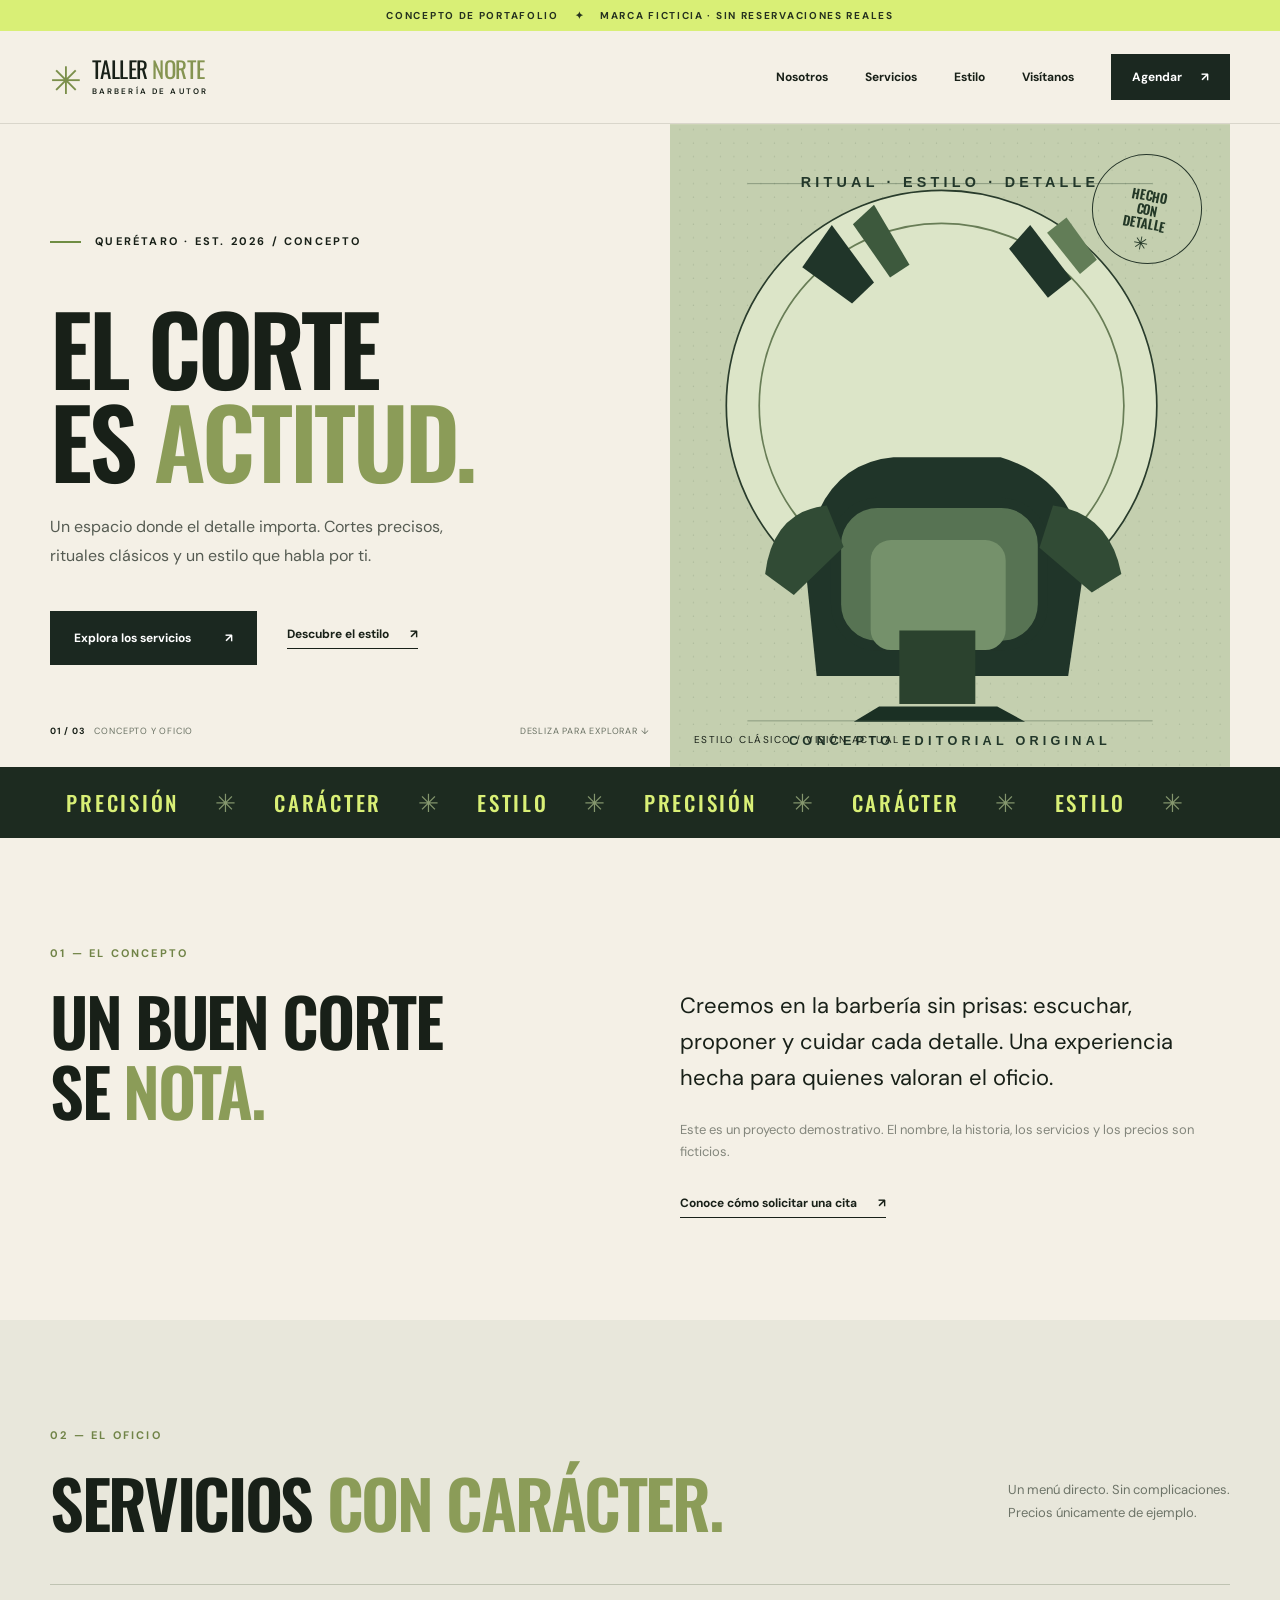
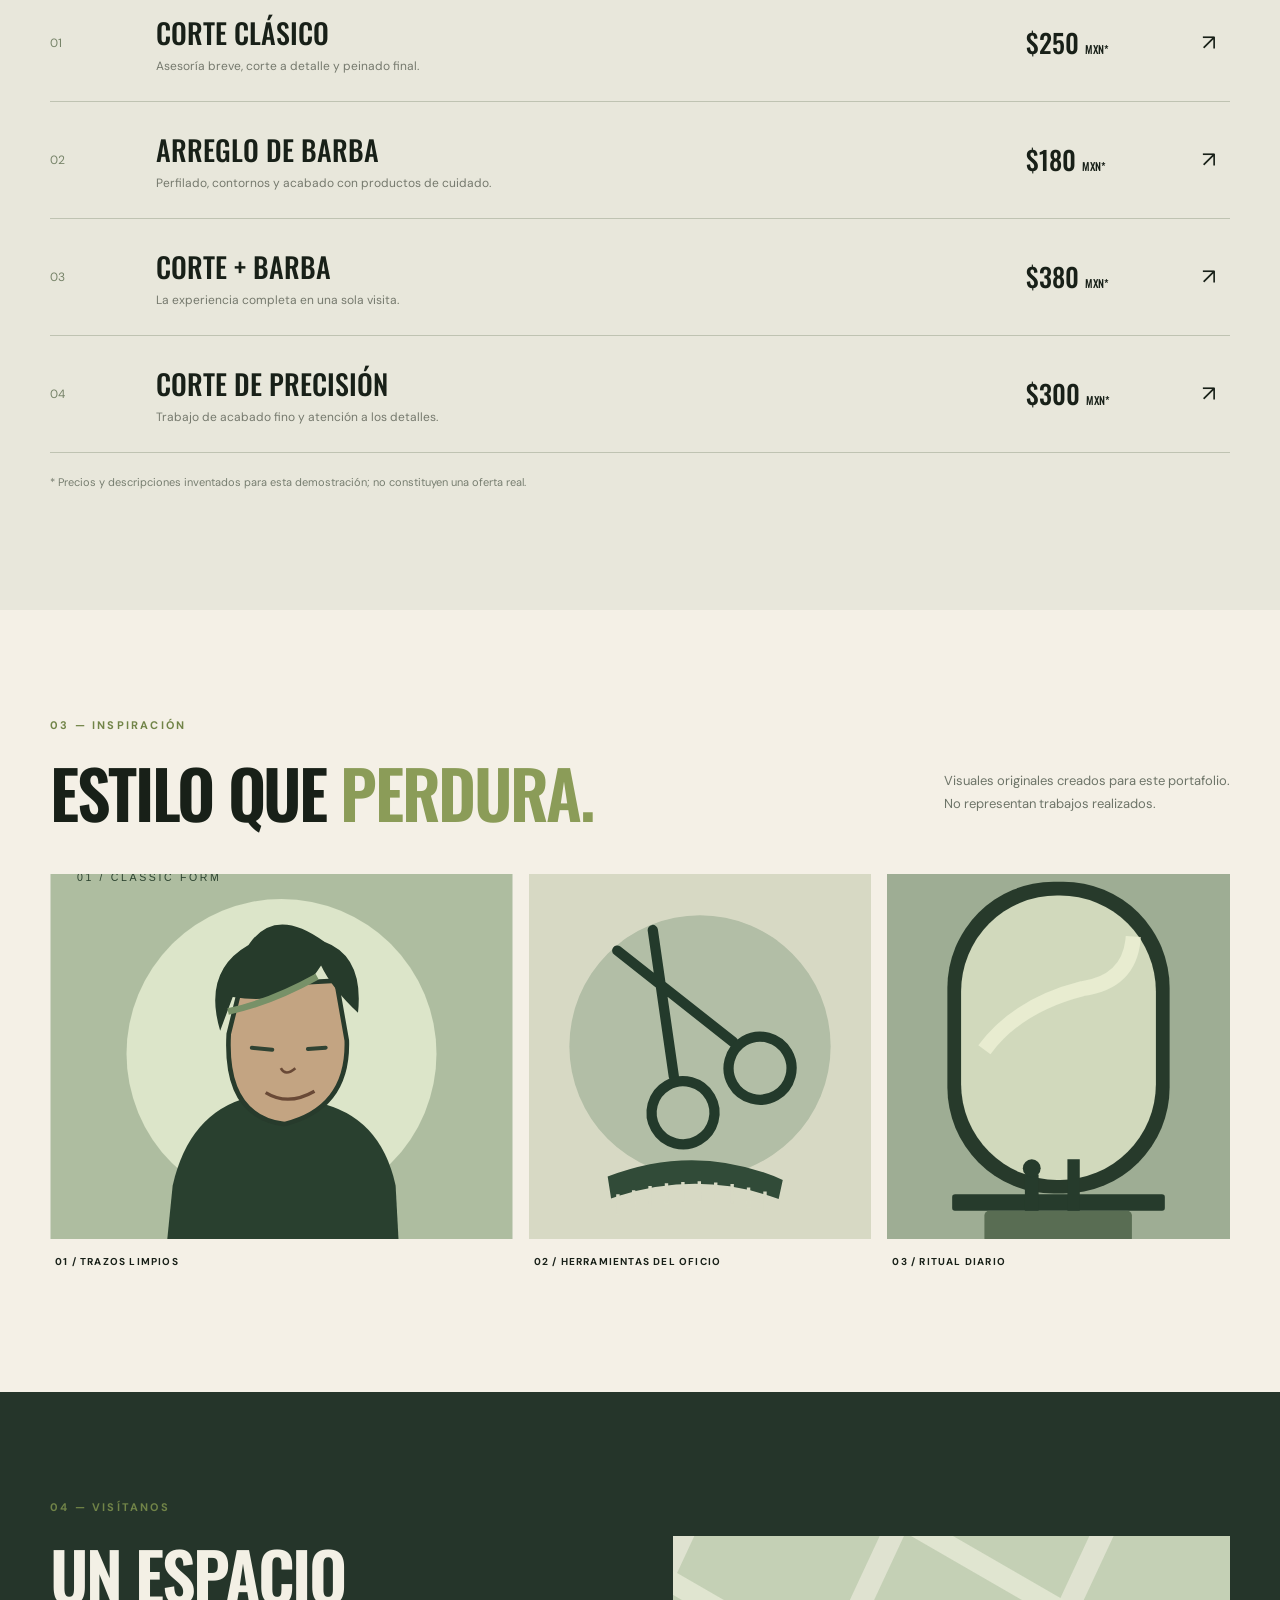
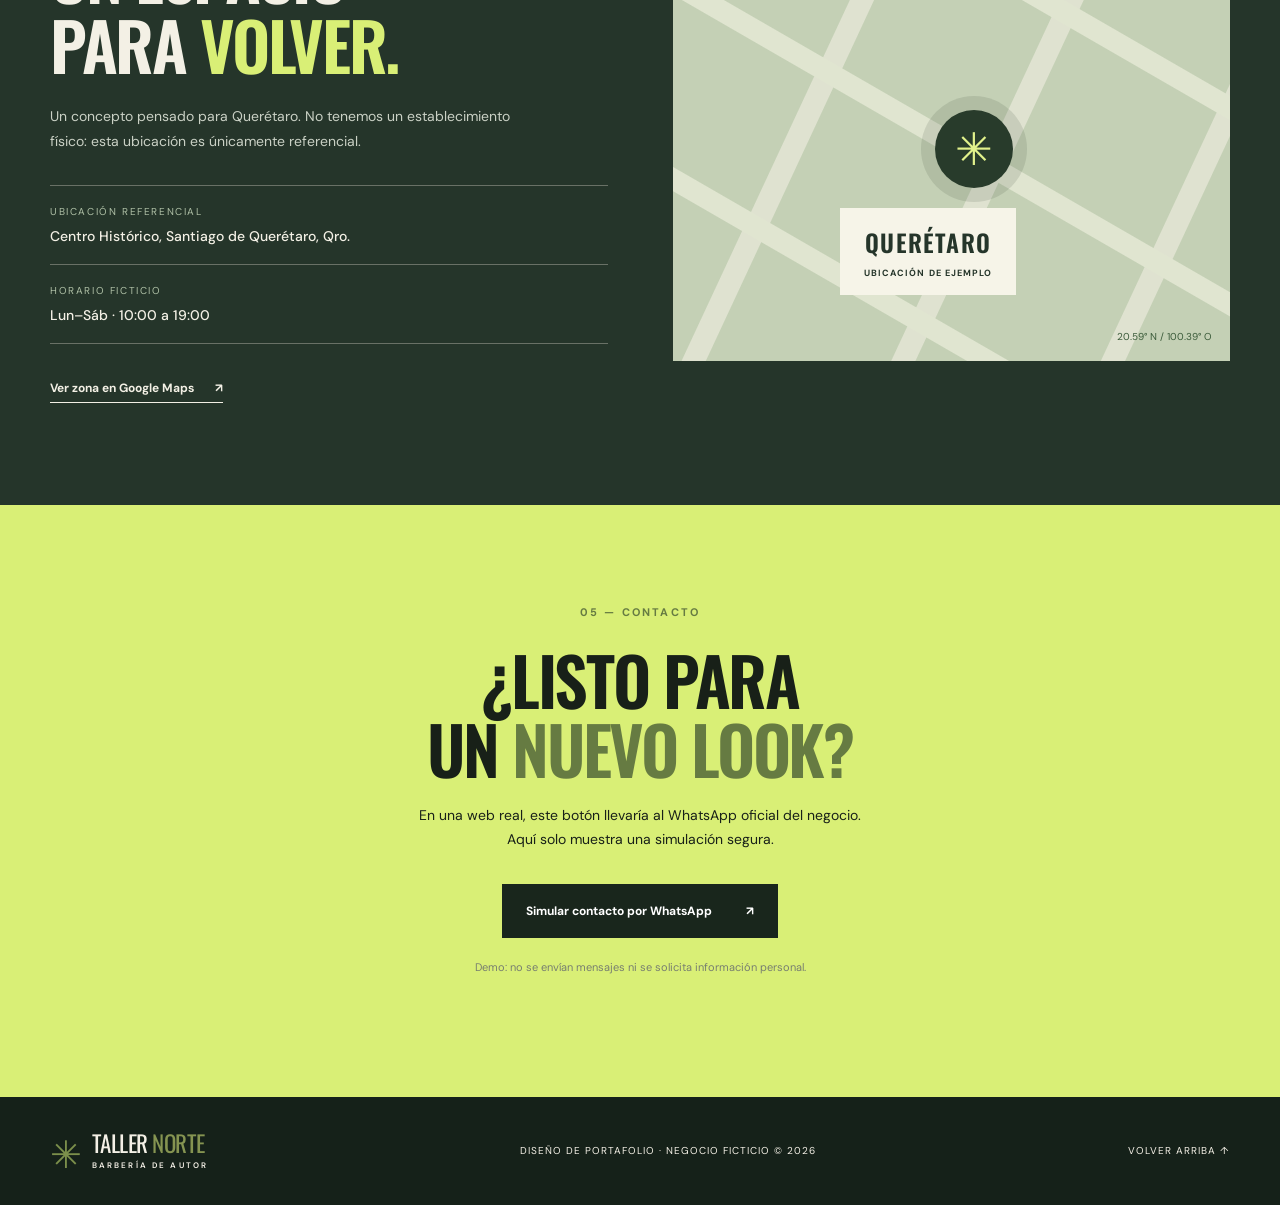
==== public/index.html @ 0939a626 "Importar demo original de Taller Norte (línea base sin cambios) Archivos del sitio tal como llegaron" ====
<!doctype html>
<html lang="es-MX">
<head>
  <meta charset="utf-8">
  <meta name="viewport" content="width=device-width, initial-scale=1">
  <meta name="theme-color" content="#111411">
  <meta name="description" content="Taller Norte: concepto ficticio de barbería en Querétaro. Demostración de portafolio, sin reservaciones reales.">
  <title>Taller Norte | Barbería de autor — Demo</title>
  <link rel="icon" href="assets/favicon.svg" type="image/svg+xml">
  <link rel="stylesheet" href="styles.css">
  <script src="script.js" defer></script>
</head>
<body>
  <a class="skip-link" href="#contenido">Saltar al contenido</a>
  <div class="demo-strip">CONCEPTO DE PORTAFOLIO <span aria-hidden="true">✦</span> MARCA FICTICIA · SIN RESERVACIONES REALES</div>
  <header class="site-header" id="inicio">
    <div class="wrap header-inner">
      <a class="wordmark" href="#inicio" aria-label="Taller Norte, volver al inicio"><span class="wordmark-icon">✳</span><span>TALLER <em>NORTE</em><small>BARBERÍA DE AUTOR</small></span></a>
      <button class="nav-toggle" type="button" aria-expanded="false" aria-controls="nav-principal" aria-label="Abrir menú"><span></span><span></span><span></span></button>
      <nav class="nav" id="nav-principal" aria-label="Navegación principal"><a href="#filosofia">Nosotros</a><a href="#servicios">Servicios</a><a href="#galeria">Estilo</a><a href="#visitanos">Visítanos</a><a class="nav-cta" href="#contacto">Agendar <span aria-hidden="true">↗</span></a></nav>
    </div>
  </header>
  <main id="contenido">
    <section class="hero" aria-labelledby="hero-title">
      <div class="wrap hero-grid">
        <div class="hero-copy"><p class="eyebrow"><span class="eyebrow-line"></span> QUERÉTARO · EST. 2026 / CONCEPTO</p><h1 id="hero-title">EL CORTE<br>ES <i>ACTITUD.</i></h1><p class="hero-desc">Un espacio donde el detalle importa. Cortes precisos, rituales clásicos y un estilo que habla por ti.</p><div class="hero-actions"><a href="#servicios" class="btn btn-primary">Explora los servicios <span aria-hidden="true">↗</span></a><a href="#galeria" class="text-link">Descubre el estilo <span aria-hidden="true">↗</span></a></div><div class="hero-foot"><span><strong>01 / 03</strong> CONCEPTO Y OFICIO</span><span>DESLIZA PARA EXPLORAR ↓</span></div></div>
        <div class="hero-art"><img src="assets/hero.svg" alt="Ilustración editorial original de herramientas de barbería y un sillón clásico" width="680" height="760"><div class="hero-stamp"><span>HECHO<br>CON<br>DETALLE</span><b>✳</b></div><div class="art-caption">ESTILO CLÁSICO / VISIÓN ACTUAL</div></div>
      </div>
    </section>
    <section class="ticker" aria-label="Nuestros valores"><div>PRECISIÓN <span>✳</span> CARÁCTER <span>✳</span> ESTILO <span>✳</span> PRECISIÓN <span>✳</span> CARÁCTER <span>✳</span> ESTILO <span>✳</span></div></section>
    <section id="filosofia" class="section intro"><div class="wrap intro-grid"><div><p class="section-label">01 — EL CONCEPTO</p><h2>UN BUEN CORTE<br>SE <i>NOTA.</i></h2></div><div class="intro-text"><p>Creemos en la barbería sin prisas: escuchar, proponer y cuidar cada detalle. Una experiencia hecha para quienes valoran el oficio.</p><p class="muted">Este es un proyecto demostrativo. El nombre, la historia, los servicios y los precios son ficticios.</p><a class="underlined" href="#contacto">Conoce cómo solicitar una cita <span aria-hidden="true">↗</span></a></div></div></section>
    <section id="servicios" class="section services"><div class="wrap"><div class="section-head"><div><p class="section-label">02 — EL OFICIO</p><h2>SERVICIOS <i>CON CARÁCTER.</i></h2></div><p>Un menú directo. Sin complicaciones.<br>Precios únicamente de ejemplo.</p></div><div class="service-list"><article class="service"><span class="service-number">01</span><div><h3>Corte clásico</h3><p>Asesoría breve, corte a detalle y peinado final.</p></div><strong>$250 <small>MXN*</small></strong><span class="service-arrow" aria-hidden="true">↗</span></article><article class="service"><span class="service-number">02</span><div><h3>Arreglo de barba</h3><p>Perfilado, contornos y acabado con productos de cuidado.</p></div><strong>$180 <small>MXN*</small></strong><span class="service-arrow" aria-hidden="true">↗</span></article><article class="service"><span class="service-number">03</span><div><h3>Corte + barba</h3><p>La experiencia completa en una sola visita.</p></div><strong>$380 <small>MXN*</small></strong><span class="service-arrow" aria-hidden="true">↗</span></article><article class="service"><span class="service-number">04</span><div><h3>Corte de precisión</h3><p>Trabajo de acabado fino y atención a los detalles.</p></div><strong>$300 <small>MXN*</small></strong><span class="service-arrow" aria-hidden="true">↗</span></article></div><p class="micro">* Precios y descripciones inventados para esta demostración; no constituyen una oferta real.</p></div></section>
    <section id="galeria" class="section gallery"><div class="wrap"><div class="section-head"><div><p class="section-label">03 — INSPIRACIÓN</p><h2>ESTILO QUE <i>PERDURA.</i></h2></div><p>Visuales originales creados para este portafolio.<br>No representan trabajos realizados.</p></div><div class="gallery-grid"><figure class="gallery-big"><img loading="lazy" src="assets/style-1.svg" width="700" height="650" alt="Ilustración conceptual original de un peinado masculino clásico"><figcaption>01 / TRAZOS LIMPIOS</figcaption></figure><figure><img loading="lazy" src="assets/style-2.svg" width="500" height="650" alt="Ilustración original de tijeras y peine de barbería"><figcaption>02 / HERRAMIENTAS DEL OFICIO</figcaption></figure><figure><img loading="lazy" src="assets/style-3.svg" width="500" height="650" alt="Ilustración original de espejo y estación de barbería"><figcaption>03 / RITUAL DIARIO</figcaption></figure></div></div></section>
    <section id="visitanos" class="section visit"><div class="wrap visit-grid"><div><p class="section-label">04 — VISÍTANOS</p><h2>UN ESPACIO<br>PARA <i>VOLVER.</i></h2><p>Un concepto pensado para Querétaro. No tenemos un establecimiento físico: esta ubicación es únicamente referencial.</p><div class="visit-info"><div><span>UBICACIÓN REFERENCIAL</span><strong>Centro Histórico, Santiago de Querétaro, Qro.</strong></div><div><span>HORARIO FICTICIO</span><strong>Lun–Sáb · 10:00 a 19:00</strong></div></div><a class="underlined" href="https://www.google.com/maps/search/?api=1&query=Centro+Historico+Queretaro" target="_blank" rel="noopener noreferrer">Ver zona en Google Maps <span aria-hidden="true">↗</span></a></div><div class="map-panel" aria-label="Ilustración de ubicación referencial"><div class="map-grid"></div><span class="map-pin">✳</span><span class="map-label">QUERÉTARO<br><small>UBICACIÓN DE EJEMPLO</small></span><span class="map-corner">20.59° N / 100.39° O</span></div></div></section>
    <section id="contacto" class="contact"><div class="wrap contact-inner"><p class="section-label">05 — CONTACTO</p><h2>¿LISTO PARA<br>UN <i>NUEVO LOOK?</i></h2><p>En una web real, este botón llevaría al WhatsApp oficial del negocio. Aquí solo muestra una simulación segura.</p><button id="demo-whatsapp" class="btn btn-contact" type="button">Simular contacto por WhatsApp <span aria-hidden="true">↗</span></button><p class="micro">Demo: no se envían mensajes ni se solicita información personal.</p><p id="demo-feedback" class="demo-feedback" role="status" aria-live="polite" hidden></p></div></section>
  </main>
  <footer class="footer"><div class="wrap footer-inner"><a class="wordmark" href="#inicio"><span class="wordmark-icon">✳</span><span>TALLER <em>NORTE</em><small>BARBERÍA DE AUTOR</small></span></a><span>DISEÑO DE PORTAFOLIO · NEGOCIO FICTICIO © <span id="year">2026</span></span><a href="#inicio">VOLVER ARRIBA ↑</a></div></footer>
</body>
</html>
---- public/styles.css ----
@import url('https://fonts.googleapis.com/css2?family=DM+Sans:wght@400;500;600;700&family=Oswald:wght@400;500;600;700&display=swap');
:root{--ink:#182018;--forest:#1b2820;--paper:#f4f0e6;--cream:#e9e5d8;--accent:#d9ef76;--muted:#666b5f;--line:#d9d6cb}*{box-sizing:border-box}html{scroll-behavior:smooth}body{margin:0;background:var(--paper);color:var(--ink);font-family:'DM Sans',Arial,sans-serif}a{color:inherit;text-decoration:none}button{font:inherit}img{display:block;max-width:100%}.wrap{width:min(1180px,calc(100% - 64px));margin:auto}.demo-strip{background:#d9ef76;text-align:center;color:#25321f;font-size:10px;letter-spacing:.17em;font-weight:700;padding:9px 10px}.demo-strip span{margin:0 12px}.site-header{background:#f4f0e6;position:relative;z-index:10;border-bottom:1px solid var(--line)}.header-inner{display:flex;align-items:center;justify-content:space-between;min-height:92px}.wordmark{display:flex;align-items:center;gap:10px;font-family:Oswald,Impact,sans-serif;font-size:23px;letter-spacing:-.02em;line-height:1}.wordmark em{font-style:normal;color:#859451}.wordmark small{display:block;font:600 8px 'DM Sans',sans-serif;letter-spacing:.27em;padding-top:5px}.wordmark-icon{font-size:38px;color:#7b8f4b}.nav{display:flex;gap:37px;align-items:center}.nav>a{font-size:12px;font-weight:700}.nav>a:hover,.underlined:hover{color:#6d823f}.nav-cta{background:var(--forest);color:white!important;padding:15px 21px}.nav-cta span{margin-left:16px}.nav-toggle{display:none}.hero{background:#f4f0e6}.hero-grid{display:grid;grid-template-columns:1.05fr .95fr;min-height:642px}.hero-copy{padding:110px 20px 30px 0;display:flex;flex-direction:column}.eyebrow,.section-label{font-size:11px;letter-spacing:.2em;font-weight:700}.eyebrow-line{display:inline-block;vertical-align:middle;width:31px;height:2px;background:#6f8d43;margin-right:9px}h1,h2,h3,p{margin-top:0}h1,h2{font-family:Oswald,Impact,'Arial Narrow',sans-serif;font-weight:600;letter-spacing:-.035em}h1{font-size:clamp(72px,7.5vw,118px);line-height:.97;margin:41px 0 27px}h1 i,h2 i{font-style:normal;color:#8b9c58}.hero-desc{max-width:410px;color:#555b52;font-size:16px;line-height:1.8}.hero-actions{display:flex;align-items:center;gap:30px;margin-top:24px}.btn{display:inline-flex;align-items:center;justify-content:space-between;gap:34px;border:0;cursor:pointer;font-size:12px;font-weight:700;padding:19px 24px;transition:transform .2s,background .2s}.btn:hover{transform:translateY(-2px)}.btn-primary{background:var(--forest);color:white}.btn-primary:hover{background:#38513a}.text-link,.underlined{font-size:12px;font-weight:700;border-bottom:1px solid;padding-bottom:6px}.text-link span,.underlined span{margin-left:18px}.hero-foot{display:flex;justify-content:space-between;margin-top:auto;font-size:9px;letter-spacing:.09em;color:#697163;padding-top:60px}.hero-foot strong{color:var(--ink);margin-right:6px}.hero-art{position:relative;background:#d3d9bb;min-height:610px;overflow:hidden}.hero-art>img{height:100%;width:100%;object-fit:cover}.hero-stamp{position:absolute;top:30px;right:28px;width:110px;height:110px;border:1px solid #26362a;border-radius:50%;display:grid;place-items:center;transform:rotate(11deg);color:#233827;text-align:center;font:600 13px Oswald;line-height:1.1}.hero-stamp b{font:18px Arial;position:absolute;bottom:8px}.art-caption{position:absolute;bottom:21px;left:24px;font-size:10px;letter-spacing:.15em}.ticker{background:#1d2b20;color:#d9ef76;overflow:hidden;padding:20px 0}.ticker div{font:500 21px Oswald;letter-spacing:.13em;white-space:nowrap;text-align:center}.ticker span{font:25px Arial;margin:0 28px;color:#84966d}.section{padding:108px 0;scroll-margin-top:25px}.intro-grid{display:grid;grid-template-columns:1fr 1fr;gap:80px}.section-label{color:#718448;margin-bottom:26px}.section h2,.contact h2{font-size:clamp(46px,5.2vw,76px);line-height:1.05;margin:0}.intro-text{padding-top:42px}.intro-text>p:first-child{font-size:22px;line-height:1.65;max-width:520px}.muted{color:#83867c;line-height:1.7;font-size:13px;margin:20px 0 28px}.services{background:#e8e7db}.section-head{display:flex;justify-content:space-between;align-items:end;gap:30px;margin-bottom:46px}.section-head>p{font-size:13px;line-height:1.8;color:#6d7468;max-width:320px}.service-list{border-top:1px solid #bfc3b2}.service{display:grid;grid-template-columns:90px 1fr 160px 28px;align-items:center;gap:16px;padding:27px 0;border-bottom:1px solid #bfc3b2}.service-number{font-size:12px;color:#768368}.service h3{font:500 28px Oswald;margin:0 0 5px;text-transform:uppercase}.service p{font-size:12px;color:#75796d;margin:0}.service strong{font:500 26px Oswald}.service small{font-size:11px}.service-arrow{font-size:22px}.micro{font-size:11px;color:#777e70;line-height:1.7;margin-top:20px}.gallery{background:#f4f0e6}.gallery-grid{display:grid;grid-template-columns:1.35fr 1fr 1fr;gap:16px}.gallery-grid figure{margin:0;background:#e2e3d7;overflow:hidden}.gallery-grid img{width:100%;height:365px;object-fit:cover}.gallery-grid figcaption{padding:16px 5px;background:#f4f0e6;font-size:10px;letter-spacing:.12em;font-weight:700}.visit{background:#25352a;color:#f3f0e5}.visit-grid{display:grid;grid-template-columns:1fr 1fr;gap:65px;align-items:center}.visit h2 i{color:#d9ef76}.visit p:not(.section-label){max-width:460px;line-height:1.8;font-size:14px;color:#cad1c5;margin:24px 0 30px}.visit-info{border-top:1px solid #697166;margin:20px 0 32px}.visit-info div{display:flex;flex-direction:column;gap:9px;padding:19px 0;border-bottom:1px solid #697166}.visit-info span{font-size:10px;letter-spacing:.16em;color:#afc0a6}.visit-info strong{font-size:14px;font-weight:500}.map-panel{min-height:425px;position:relative;overflow:hidden;background:#c4d0b5}.map-grid{position:absolute;inset:-15%;background:repeating-linear-gradient(30deg,transparent 0 74px,#e5e9d5 75px 95px,transparent 96px 170px),repeating-linear-gradient(115deg,transparent 0 100px,#e4e6d5 101px 122px,transparent 123px 190px);opacity:.85}.map-pin{position:absolute;top:41%;left:47%;border-radius:50%;background:#283b2b;color:#e1f18b;width:78px;height:78px;display:grid;place-items:center;font-size:45px;box-shadow:0 0 0 14px #283b2b20}.map-label{position:absolute;top:64%;left:30%;text-align:center;background:#f6f4e8;padding:16px 24px;color:#25352a;font:600 24px Oswald;letter-spacing:.05em}.map-label small{display:block;font:700 9px 'DM Sans';letter-spacing:.12em;margin-top:7px}.map-corner{position:absolute;right:18px;bottom:18px;color:#3a5a39;font-size:10px}.contact{background:#d9ef76;padding:100px 0}.contact-inner{text-align:center}.contact .section-label{color:#667b42}.contact h2 i{color:#667b42}.contact p:not(.section-label){max-width:460px;margin:20px auto;line-height:1.7;font-size:14px}.btn-contact{background:#19261c;color:white;margin-top:12px}.contact .micro{font-size:11px!important}.demo-feedback{background:#f4f0e6;padding:15px;border:1px solid #566a42;max-width:540px!important}.footer{background:#152119;color:#f4f0e6;padding:35px 0}.footer-inner{display:flex;align-items:center;justify-content:space-between;gap:25px}.footer-inner>span,.footer-inner>a:last-child{font-size:10px;letter-spacing:.1em}.skip-link{position:absolute;left:12px;top:-100px;background:white;padding:15px;z-index:100}.skip-link:focus{top:15px}:focus-visible{outline:3px solid #8ea954;outline-offset:4px}
@media(max-width:900px){.wrap{width:min(100% - 38px,720px)}.header-inner{min-height:76px}.nav-toggle{display:grid;gap:5px;background:none;border:0;padding:12px;cursor:pointer}.nav-toggle span{width:25px;height:2px;background:#1d2d23}.nav{display:none;position:absolute;left:0;right:0;top:100%;background:#f4f0e6;padding:24px 20px;box-shadow:0 16px 22px #0002;flex-direction:column;align-items:stretch;gap:0}.nav.is-open{display:flex}.nav a{padding:15px;border-bottom:1px solid #dad7ca}.hero-grid{grid-template-columns:1fr}.hero-copy{padding:65px 0 40px}.hero h1{font-size:clamp(68px,14vw,100px)}.hero-foot{display:none}.hero-art{min-height:440px;max-height:590px}.intro-grid,.visit-grid{grid-template-columns:1fr;gap:35px}.intro-text{padding-top:0}.gallery-grid{grid-template-columns:1fr 1fr}.gallery-big{grid-column:span 2}.gallery-grid img{height:350px}.section{padding:75px 0}.section-head{align-items:start;flex-direction:column}.footer-inner{flex-wrap:wrap}.ticker div{font-size:17px}}@media(max-width:520px){.demo-strip{font-size:8px;letter-spacing:.08em}.wordmark{font-size:20px}.hero h1{font-size:70px}.hero-actions{align-items:flex-start;flex-direction:column;gap:22px}.hero-art{min-height:380px}.hero-stamp{width:80px;height:80px;font-size:10px}.section h2,.contact h2{font-size:49px}.intro-text>p:first-child{font-size:18px}.service{grid-template-columns:28px 1fr auto;gap:10px}.service h3{font-size:22px}.service strong{font-size:20px}.service-arrow{display:none}.gallery-grid{gap:8px}.gallery-grid img{height:225px}.gallery-grid .gallery-big img{height:280px}.gallery-grid figcaption{font-size:8px}.visit-grid{gap:40px}.map-panel{min-height:350px}.footer-inner{flex-direction:column;align-items:flex-start}}
@media(prefers-reduced-motion:reduce){html{scroll-behavior:auto}*,*:before,*:after{transition-duration:.01ms!important;animation-duration:.01ms!important}}
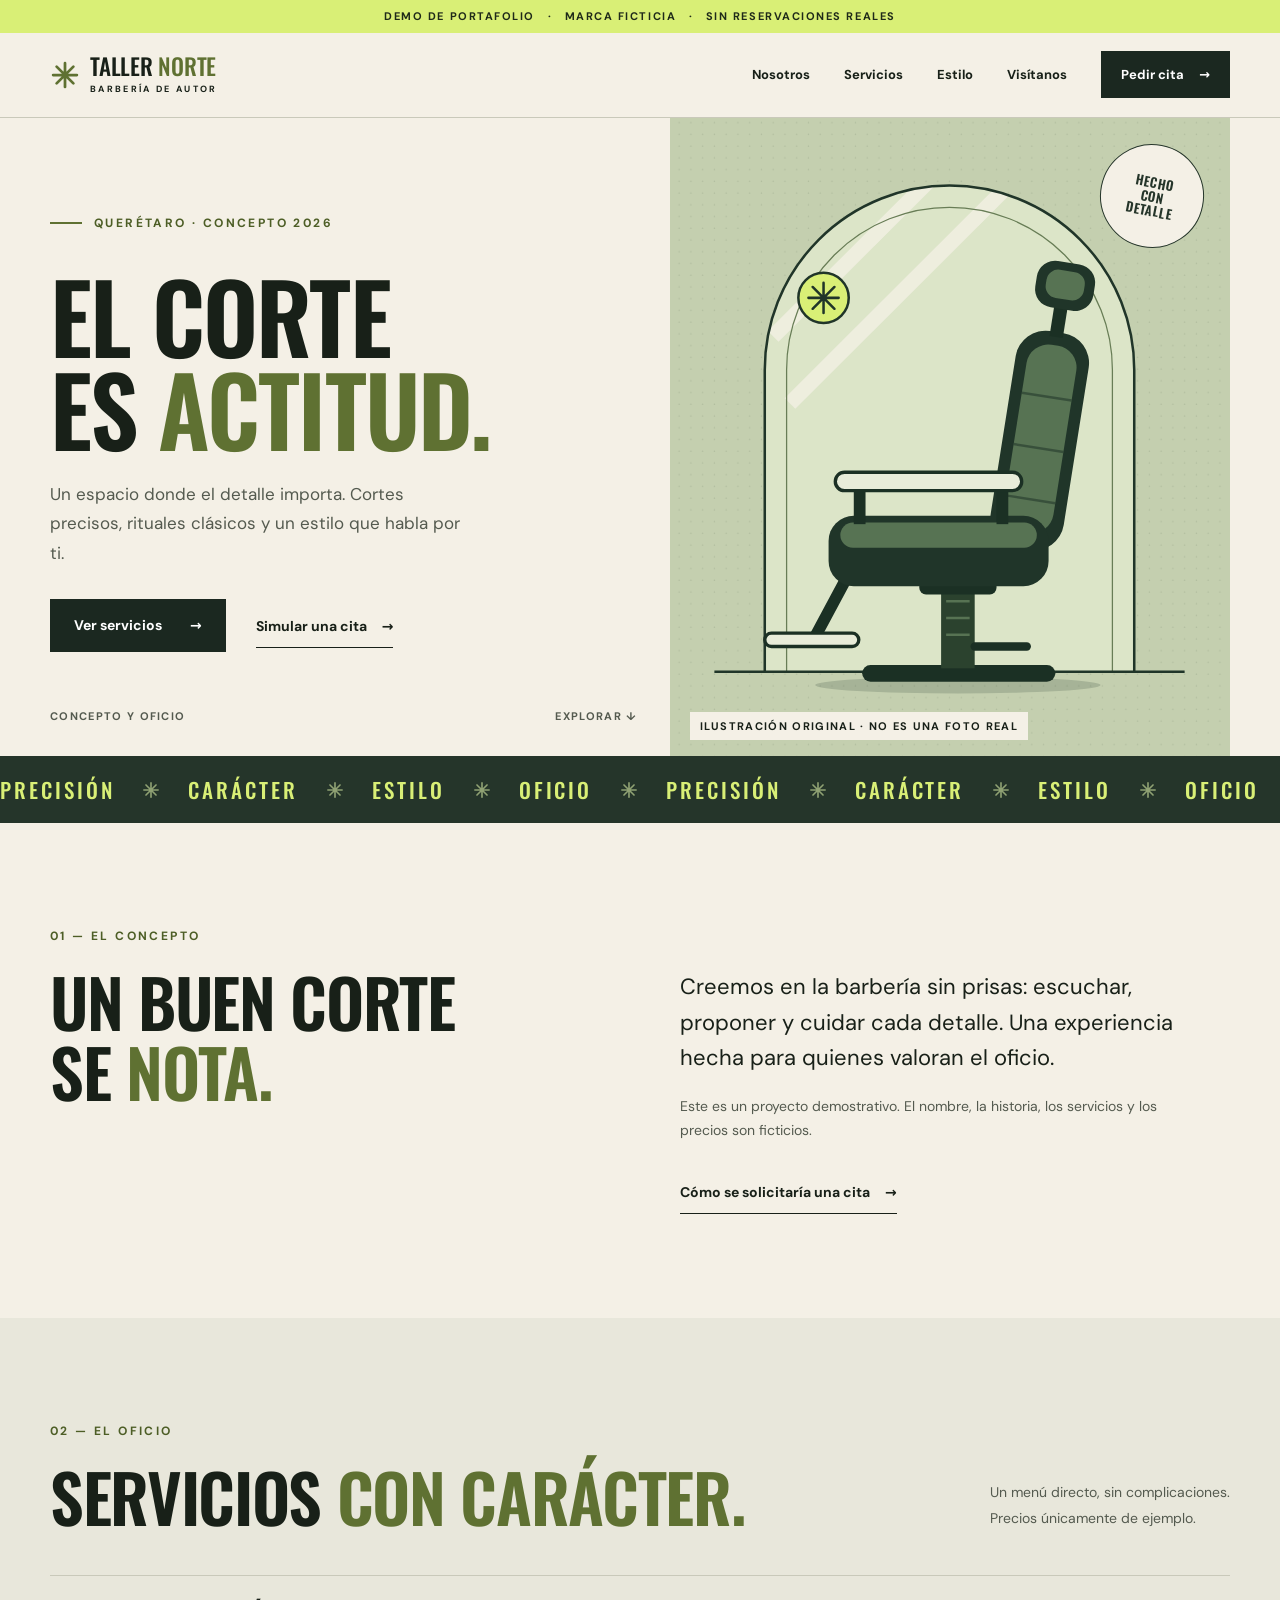
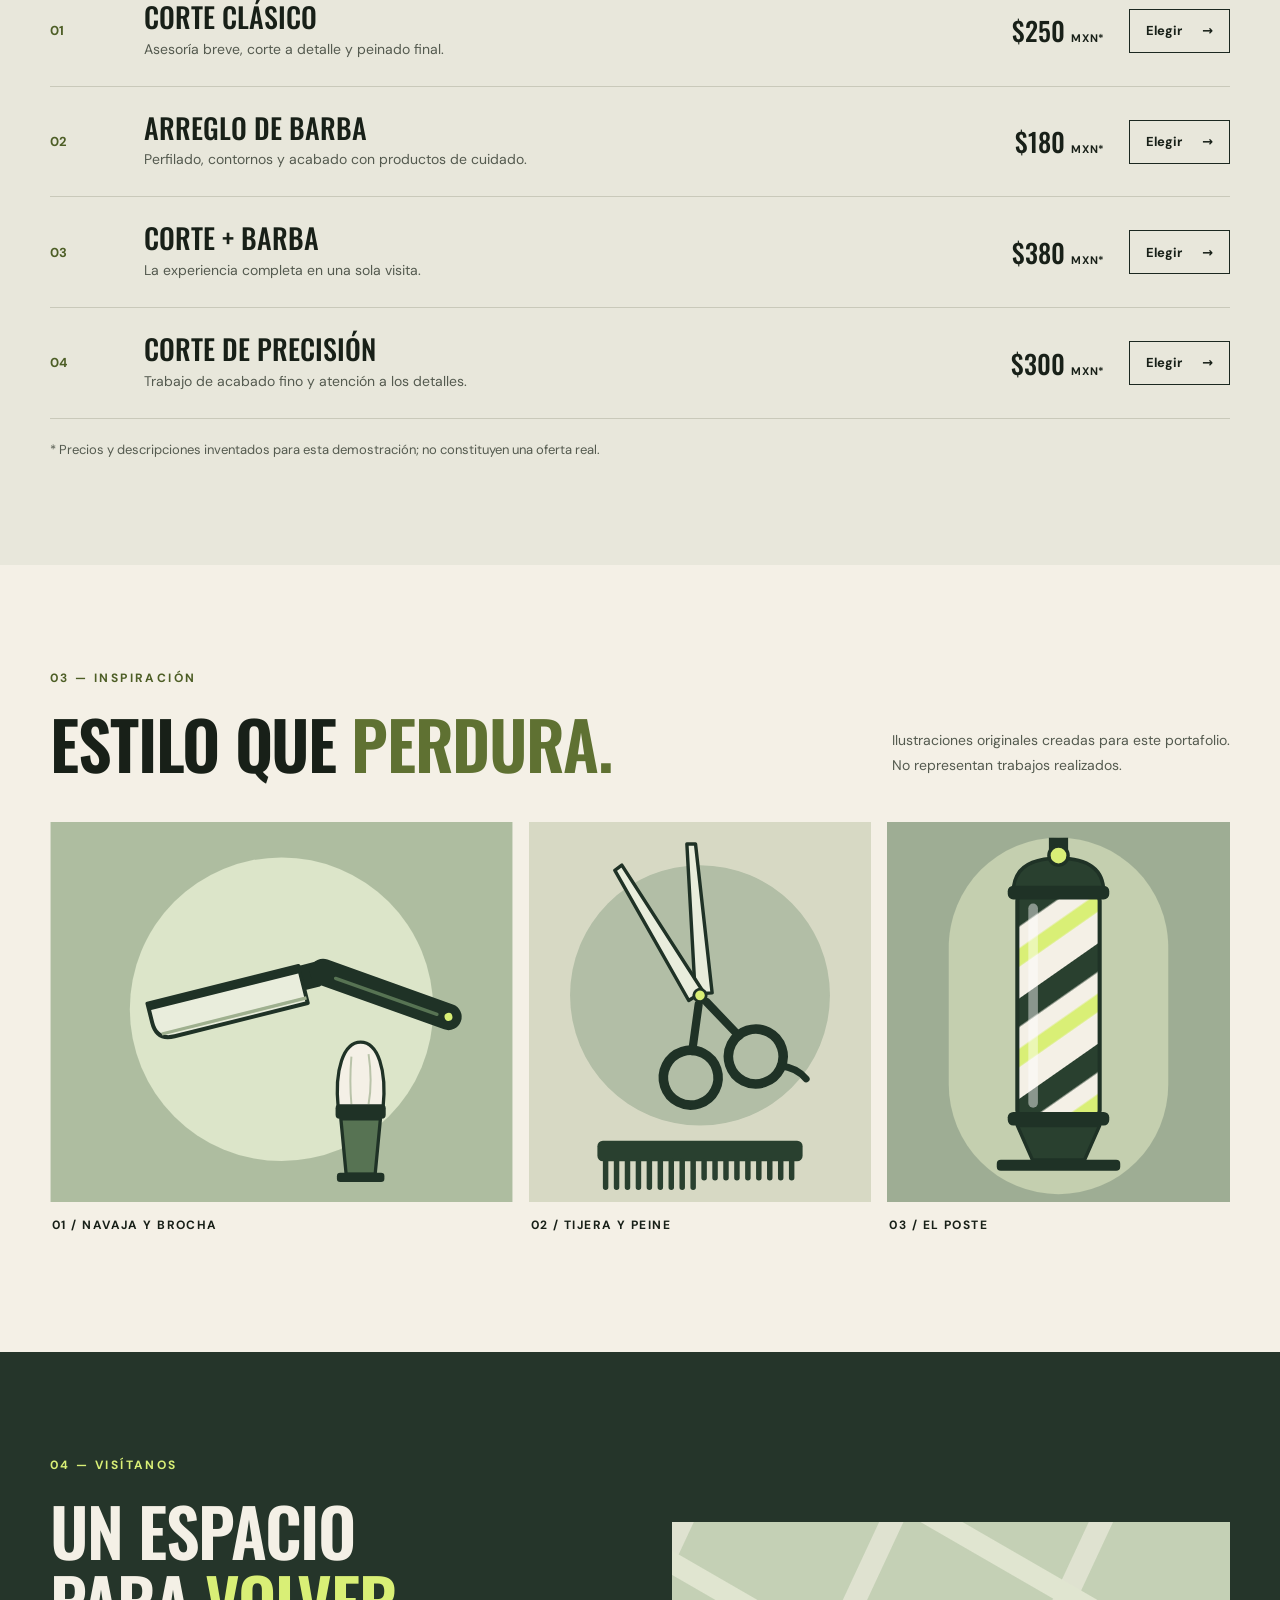
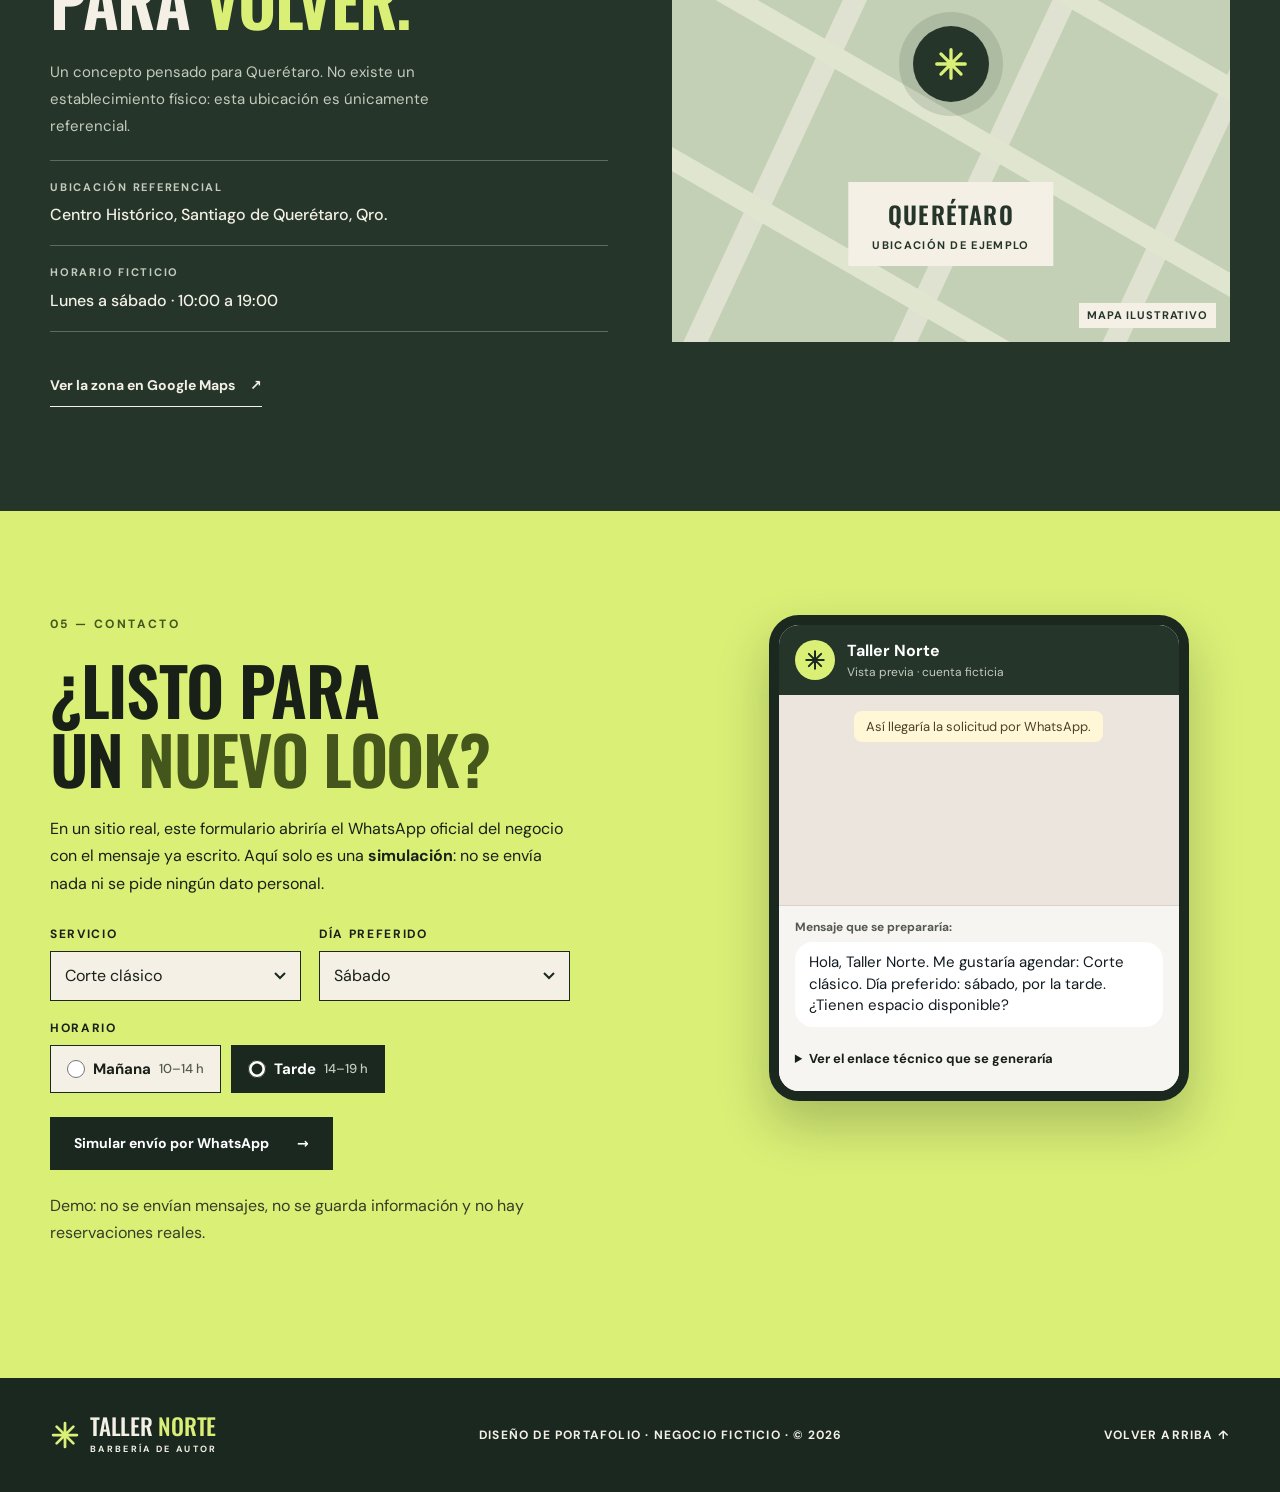
==== commit aacd320f: "Auditoría y mejora de la demo Taller Norte - Sitio movido a public/ para que README/AUDITORIA no se " ====
--- a/public/index.html
+++ b/public/index.html
@@ -3,37 +3,267 @@
 <head>
   <meta charset="utf-8">
   <meta name="viewport" content="width=device-width, initial-scale=1">
-  <meta name="theme-color" content="#111411">
-  <meta name="description" content="Taller Norte: concepto ficticio de barbería en Querétaro. Demostración de portafolio, sin reservaciones reales.">
-  <title>Taller Norte | Barbería de autor — Demo</title>
+  <title>Taller Norte · Barbería de autor (demo ficticia)</title>
+  <meta name="description" content="Taller Norte es una barbería ficticia en Querétaro creada como demostración de portafolio. Sin reservaciones, precios ni establecimiento reales.">
+  <!-- Demo de portafolio: no debe aparecer en buscadores como si fuera un negocio real. -->
+  <meta name="robots" content="noindex, nofollow">
+  <meta name="theme-color" content="#f4f0e6">
+
+  <!-- Vista previa al compartir el enlace (WhatsApp, Facebook, etc.).
+       Tras publicar, cambia og:image por la URL absoluta: https://TU-PROYECTO.pages.dev/assets/og-image.png -->
+  <meta property="og:type" content="website">
+  <meta property="og:locale" content="es_MX">
+  <meta property="og:title" content="Taller Norte · Demo de sitio para barbería">
+  <meta property="og:description" content="Concepto ficticio de portafolio: sitio de una página con servicios, ubicación y simulación de contacto por WhatsApp.">
+  <meta property="og:image" content="assets/og-image.png">
+  <meta property="og:image:width" content="1200">
+  <meta property="og:image:height" content="630">
+  <meta property="og:image:alt" content="Taller Norte, demostración ficticia de barbería">
+  <meta name="twitter:card" content="summary_large_image">
+
   <link rel="icon" href="assets/favicon.svg" type="image/svg+xml">
+  <link rel="apple-touch-icon" href="assets/apple-touch-icon.png">
+  <link rel="preload" href="assets/fonts/oswald-latin.woff2" as="font" type="font/woff2" crossorigin>
+  <link rel="preload" href="assets/fonts/dm-sans-latin.woff2" as="font" type="font/woff2" crossorigin>
   <link rel="stylesheet" href="styles.css">
   <script src="script.js" defer></script>
 </head>
 <body>
+  <!-- Icono de marca reutilizable (dibujado en SVG para que se vea igual en todos los dispositivos) -->
+  <svg class="sprite" aria-hidden="true" focusable="false">
+    <symbol id="i-mark" viewBox="0 0 24 24"><path d="M12 2.5v19M2.5 12h19M5.3 5.3l13.4 13.4M18.7 5.3 5.3 18.7" fill="none" stroke="currentColor" stroke-width="2.2" stroke-linecap="round"/></symbol>
+  </svg>
+
   <a class="skip-link" href="#contenido">Saltar al contenido</a>
-  <div class="demo-strip">CONCEPTO DE PORTAFOLIO <span aria-hidden="true">✦</span> MARCA FICTICIA · SIN RESERVACIONES REALES</div>
-  <header class="site-header" id="inicio">
+
+  <p class="demo-strip">Demo de portafolio <span aria-hidden="true">·</span> Marca ficticia <span aria-hidden="true">·</span> Sin reservaciones reales</p>
+
+  <header class="site-header">
     <div class="wrap header-inner">
-      <a class="wordmark" href="#inicio" aria-label="Taller Norte, volver al inicio"><span class="wordmark-icon">✳</span><span>TALLER <em>NORTE</em><small>BARBERÍA DE AUTOR</small></span></a>
-      <button class="nav-toggle" type="button" aria-expanded="false" aria-controls="nav-principal" aria-label="Abrir menú"><span></span><span></span><span></span></button>
-      <nav class="nav" id="nav-principal" aria-label="Navegación principal"><a href="#filosofia">Nosotros</a><a href="#servicios">Servicios</a><a href="#galeria">Estilo</a><a href="#visitanos">Visítanos</a><a class="nav-cta" href="#contacto">Agendar <span aria-hidden="true">↗</span></a></nav>
+      <a class="wordmark" href="#inicio" aria-label="Taller Norte, ir al inicio">
+        <svg class="wordmark-icon" aria-hidden="true" focusable="false"><use href="#i-mark"/></svg>
+        <span>TALLER <em>NORTE</em><small>BARBERÍA DE AUTOR</small></span>
+      </a>
+      <button class="nav-toggle" type="button" aria-expanded="false" aria-controls="nav-principal">
+        <span class="sr-only">Menú</span>
+        <span class="nav-toggle-bars" aria-hidden="true"><span></span><span></span><span></span></span>
+      </button>
+      <nav class="nav" id="nav-principal" aria-label="Navegación principal">
+        <a href="#filosofia">Nosotros</a>
+        <a href="#servicios">Servicios</a>
+        <a href="#galeria">Estilo</a>
+        <a href="#visitanos">Visítanos</a>
+        <a class="nav-cta" href="#contacto">Pedir cita <span aria-hidden="true">→</span></a>
+      </nav>
     </div>
   </header>
+
   <main id="contenido">
-    <section class="hero" aria-labelledby="hero-title">
+    <section class="hero" id="inicio" aria-labelledby="hero-title">
       <div class="wrap hero-grid">
-        <div class="hero-copy"><p class="eyebrow"><span class="eyebrow-line"></span> QUERÉTARO · EST. 2026 / CONCEPTO</p><h1 id="hero-title">EL CORTE<br>ES <i>ACTITUD.</i></h1><p class="hero-desc">Un espacio donde el detalle importa. Cortes precisos, rituales clásicos y un estilo que habla por ti.</p><div class="hero-actions"><a href="#servicios" class="btn btn-primary">Explora los servicios <span aria-hidden="true">↗</span></a><a href="#galeria" class="text-link">Descubre el estilo <span aria-hidden="true">↗</span></a></div><div class="hero-foot"><span><strong>01 / 03</strong> CONCEPTO Y OFICIO</span><span>DESLIZA PARA EXPLORAR ↓</span></div></div>
-        <div class="hero-art"><img src="assets/hero.svg" alt="Ilustración editorial original de herramientas de barbería y un sillón clásico" width="680" height="760"><div class="hero-stamp"><span>HECHO<br>CON<br>DETALLE</span><b>✳</b></div><div class="art-caption">ESTILO CLÁSICO / VISIÓN ACTUAL</div></div>
-      </div>
-    </section>
-    <section class="ticker" aria-label="Nuestros valores"><div>PRECISIÓN <span>✳</span> CARÁCTER <span>✳</span> ESTILO <span>✳</span> PRECISIÓN <span>✳</span> CARÁCTER <span>✳</span> ESTILO <span>✳</span></div></section>
-    <section id="filosofia" class="section intro"><div class="wrap intro-grid"><div><p class="section-label">01 — EL CONCEPTO</p><h2>UN BUEN CORTE<br>SE <i>NOTA.</i></h2></div><div class="intro-text"><p>Creemos en la barbería sin prisas: escuchar, proponer y cuidar cada detalle. Una experiencia hecha para quienes valoran el oficio.</p><p class="muted">Este es un proyecto demostrativo. El nombre, la historia, los servicios y los precios son ficticios.</p><a class="underlined" href="#contacto">Conoce cómo solicitar una cita <span aria-hidden="true">↗</span></a></div></div></section>
-    <section id="servicios" class="section services"><div class="wrap"><div class="section-head"><div><p class="section-label">02 — EL OFICIO</p><h2>SERVICIOS <i>CON CARÁCTER.</i></h2></div><p>Un menú directo. Sin complicaciones.<br>Precios únicamente de ejemplo.</p></div><div class="service-list"><article class="service"><span class="service-number">01</span><div><h3>Corte clásico</h3><p>Asesoría breve, corte a detalle y peinado final.</p></div><strong>$250 <small>MXN*</small></strong><span class="service-arrow" aria-hidden="true">↗</span></article><article class="service"><span class="service-number">02</span><div><h3>Arreglo de barba</h3><p>Perfilado, contornos y acabado con productos de cuidado.</p></div><strong>$180 <small>MXN*</small></strong><span class="service-arrow" aria-hidden="true">↗</span></article><article class="service"><span class="service-number">03</span><div><h3>Corte + barba</h3><p>La experiencia completa en una sola visita.</p></div><strong>$380 <small>MXN*</small></strong><span class="service-arrow" aria-hidden="true">↗</span></article><article class="service"><span class="service-number">04</span><div><h3>Corte de precisión</h3><p>Trabajo de acabado fino y atención a los detalles.</p></div><strong>$300 <small>MXN*</small></strong><span class="service-arrow" aria-hidden="true">↗</span></article></div><p class="micro">* Precios y descripciones inventados para esta demostración; no constituyen una oferta real.</p></div></section>
-    <section id="galeria" class="section gallery"><div class="wrap"><div class="section-head"><div><p class="section-label">03 — INSPIRACIÓN</p><h2>ESTILO QUE <i>PERDURA.</i></h2></div><p>Visuales originales creados para este portafolio.<br>No representan trabajos realizados.</p></div><div class="gallery-grid"><figure class="gallery-big"><img loading="lazy" src="assets/style-1.svg" width="700" height="650" alt="Ilustración conceptual original de un peinado masculino clásico"><figcaption>01 / TRAZOS LIMPIOS</figcaption></figure><figure><img loading="lazy" src="assets/style-2.svg" width="500" height="650" alt="Ilustración original de tijeras y peine de barbería"><figcaption>02 / HERRAMIENTAS DEL OFICIO</figcaption></figure><figure><img loading="lazy" src="assets/style-3.svg" width="500" height="650" alt="Ilustración original de espejo y estación de barbería"><figcaption>03 / RITUAL DIARIO</figcaption></figure></div></div></section>
-    <section id="visitanos" class="section visit"><div class="wrap visit-grid"><div><p class="section-label">04 — VISÍTANOS</p><h2>UN ESPACIO<br>PARA <i>VOLVER.</i></h2><p>Un concepto pensado para Querétaro. No tenemos un establecimiento físico: esta ubicación es únicamente referencial.</p><div class="visit-info"><div><span>UBICACIÓN REFERENCIAL</span><strong>Centro Histórico, Santiago de Querétaro, Qro.</strong></div><div><span>HORARIO FICTICIO</span><strong>Lun–Sáb · 10:00 a 19:00</strong></div></div><a class="underlined" href="https://www.google.com/maps/search/?api=1&query=Centro+Historico+Queretaro" target="_blank" rel="noopener noreferrer">Ver zona en Google Maps <span aria-hidden="true">↗</span></a></div><div class="map-panel" aria-label="Ilustración de ubicación referencial"><div class="map-grid"></div><span class="map-pin">✳</span><span class="map-label">QUERÉTARO<br><small>UBICACIÓN DE EJEMPLO</small></span><span class="map-corner">20.59° N / 100.39° O</span></div></div></section>
-    <section id="contacto" class="contact"><div class="wrap contact-inner"><p class="section-label">05 — CONTACTO</p><h2>¿LISTO PARA<br>UN <i>NUEVO LOOK?</i></h2><p>En una web real, este botón llevaría al WhatsApp oficial del negocio. Aquí solo muestra una simulación segura.</p><button id="demo-whatsapp" class="btn btn-contact" type="button">Simular contacto por WhatsApp <span aria-hidden="true">↗</span></button><p class="micro">Demo: no se envían mensajes ni se solicita información personal.</p><p id="demo-feedback" class="demo-feedback" role="status" aria-live="polite" hidden></p></div></section>
+        <div class="hero-copy">
+          <p class="eyebrow"><span class="eyebrow-line" aria-hidden="true"></span>Querétaro · Concepto 2026</p>
+          <h1 id="hero-title">El corte<br>es <i>actitud.</i></h1>
+          <p class="hero-desc">Un espacio donde el detalle importa. Cortes precisos, rituales clásicos y un estilo que habla por ti.</p>
+          <div class="hero-actions">
+            <a href="#servicios" class="btn btn-primary">Ver servicios <span aria-hidden="true">→</span></a>
+            <a href="#contacto" class="text-link">Simular una cita <span aria-hidden="true">→</span></a>
+          </div>
+          <div class="hero-foot">
+            <span>Concepto y oficio</span>
+            <a href="#filosofia">Explorar <span aria-hidden="true">↓</span></a>
+          </div>
+        </div>
+        <div class="hero-art">
+          <img src="assets/hero.svg" alt="Ilustración original de un sillón clásico de barbería frente a un espejo en arco" width="680" height="760" fetchpriority="high">
+          <p class="hero-stamp" aria-hidden="true"><span>Hecho<br>con<br>detalle</span></p>
+          <p class="art-caption">Ilustración original · No es una foto real</p>
+        </div>
+      </div>
+    </section>
+
+    <div class="ticker" aria-hidden="true">
+      <div class="ticker-track">
+        <span>Precisión</span><svg><use href="#i-mark"/></svg><span>Carácter</span><svg><use href="#i-mark"/></svg><span>Estilo</span><svg><use href="#i-mark"/></svg><span>Oficio</span><svg><use href="#i-mark"/></svg>
+        <span>Precisión</span><svg><use href="#i-mark"/></svg><span>Carácter</span><svg><use href="#i-mark"/></svg><span>Estilo</span><svg><use href="#i-mark"/></svg><span>Oficio</span><svg><use href="#i-mark"/></svg>
+      </div>
+    </div>
+
+    <section id="filosofia" class="section intro" aria-labelledby="filosofia-title">
+      <div class="wrap intro-grid">
+        <div>
+          <p class="section-label">01 — El concepto</p>
+          <h2 id="filosofia-title">Un buen corte<br>se <i>nota.</i></h2>
+        </div>
+        <div class="intro-text">
+          <p class="lead">Creemos en la barbería sin prisas: escuchar, proponer y cuidar cada detalle. Una experiencia hecha para quienes valoran el oficio.</p>
+          <p class="note">Este es un proyecto demostrativo. El nombre, la historia, los servicios y los precios son ficticios.</p>
+          <a class="underlined" href="#contacto">Cómo se solicitaría una cita <span aria-hidden="true">→</span></a>
+        </div>
+      </div>
+    </section>
+
+    <section id="servicios" class="section services" aria-labelledby="servicios-title">
+      <div class="wrap">
+        <div class="section-head">
+          <div>
+            <p class="section-label">02 — El oficio</p>
+            <h2 id="servicios-title">Servicios <i>con carácter.</i></h2>
+          </div>
+          <p>Un menú directo, sin complicaciones.<br>Precios únicamente de ejemplo.</p>
+        </div>
+        <ul class="service-list">
+          <li class="service">
+            <span class="service-number" aria-hidden="true">01</span>
+            <div class="service-body"><h3>Corte clásico</h3><p>Asesoría breve, corte a detalle y peinado final.</p></div>
+            <p class="service-price">$250 <small>MXN*</small></p>
+            <a class="service-pick" href="#contacto" data-service="Corte clásico">Elegir<span class="sr-only">: Corte clásico</span> <span aria-hidden="true">→</span></a>
+          </li>
+          <li class="service">
+            <span class="service-number" aria-hidden="true">02</span>
+            <div class="service-body"><h3>Arreglo de barba</h3><p>Perfilado, contornos y acabado con productos de cuidado.</p></div>
+            <p class="service-price">$180 <small>MXN*</small></p>
+            <a class="service-pick" href="#contacto" data-service="Arreglo de barba">Elegir<span class="sr-only">: Arreglo de barba</span> <span aria-hidden="true">→</span></a>
+          </li>
+          <li class="service">
+            <span class="service-number" aria-hidden="true">03</span>
+            <div class="service-body"><h3>Corte + barba</h3><p>La experiencia completa en una sola visita.</p></div>
+            <p class="service-price">$380 <small>MXN*</small></p>
+            <a class="service-pick" href="#contacto" data-service="Corte + barba">Elegir<span class="sr-only">: Corte + barba</span> <span aria-hidden="true">→</span></a>
+          </li>
+          <li class="service">
+            <span class="service-number" aria-hidden="true">04</span>
+            <div class="service-body"><h3>Corte de precisión</h3><p>Trabajo de acabado fino y atención a los detalles.</p></div>
+            <p class="service-price">$300 <small>MXN*</small></p>
+            <a class="service-pick" href="#contacto" data-service="Corte de precisión">Elegir<span class="sr-only">: Corte de precisión</span> <span aria-hidden="true">→</span></a>
+          </li>
+        </ul>
+        <p class="micro">* Precios y descripciones inventados para esta demostración; no constituyen una oferta real.</p>
+      </div>
+    </section>
+
+    <section id="galeria" class="section gallery" aria-labelledby="galeria-title">
+      <div class="wrap">
+        <div class="section-head">
+          <div>
+            <p class="section-label">03 — Inspiración</p>
+            <h2 id="galeria-title">Estilo que <i>perdura.</i></h2>
+          </div>
+          <p>Ilustraciones originales creadas para este portafolio.<br>No representan trabajos realizados.</p>
+        </div>
+        <div class="gallery-grid">
+          <figure class="gallery-big">
+            <img loading="lazy" decoding="async" src="assets/style-1.svg" width="700" height="650" alt="Ilustración de una navaja clásica abierta junto a una brocha de afeitar">
+            <figcaption>01 / Navaja y brocha</figcaption>
+          </figure>
+          <figure>
+            <img loading="lazy" decoding="async" src="assets/style-2.svg" width="500" height="650" alt="Ilustración de unas tijeras de barbería sobre un peine">
+            <figcaption>02 / Tijera y peine</figcaption>
+          </figure>
+          <figure>
+            <img loading="lazy" decoding="async" src="assets/style-3.svg" width="500" height="650" alt="Ilustración de un poste de barbería con franjas diagonales">
+            <figcaption>03 / El poste</figcaption>
+          </figure>
+        </div>
+      </div>
+    </section>
+
+    <section id="visitanos" class="section visit" aria-labelledby="visitanos-title">
+      <div class="wrap visit-grid">
+        <div>
+          <p class="section-label">04 — Visítanos</p>
+          <h2 id="visitanos-title">Un espacio<br>para <i>volver.</i></h2>
+          <p class="visit-desc">Un concepto pensado para Querétaro. No existe un establecimiento físico: esta ubicación es únicamente referencial.</p>
+          <dl class="visit-info">
+            <div><dt>Ubicación referencial</dt><dd>Centro Histórico, Santiago de Querétaro, Qro.</dd></div>
+            <div><dt>Horario ficticio</dt><dd>Lunes a sábado · 10:00 a 19:00</dd></div>
+          </dl>
+          <a class="underlined" href="https://www.google.com/maps/search/?api=1&amp;query=Centro+Hist%C3%B3rico+Quer%C3%A9taro" target="_blank" rel="noopener noreferrer">Ver la zona en Google Maps <span aria-hidden="true">↗</span><span class="sr-only"> (se abre en otra pestaña)</span></a>
+        </div>
+        <div class="map-panel" role="img" aria-label="Mapa ilustrado y esquemático de la zona referencial en Querétaro; no es un mapa real">
+          <div class="map-grid"></div>
+          <span class="map-pin"><svg><use href="#i-mark"/></svg></span>
+          <span class="map-label">Querétaro<small>Ubicación de ejemplo</small></span>
+          <span class="map-corner">Mapa ilustrativo</span>
+        </div>
+      </div>
+    </section>
+
+    <section id="contacto" class="section contact" aria-labelledby="contacto-title">
+      <div class="wrap contact-grid">
+        <div class="contact-copy">
+          <p class="section-label">05 — Contacto</p>
+          <h2 id="contacto-title">¿Listo para<br>un <i>nuevo look?</i></h2>
+          <p>En un sitio real, este formulario abriría el WhatsApp oficial del negocio con el mensaje ya escrito. Aquí solo es una <strong>simulación</strong>: no se envía nada ni se pide ningún dato personal.</p>
+
+          <form class="sim-form" id="sim-form" novalidate>
+            <div class="field">
+              <label for="sim-servicio">Servicio</label>
+              <select id="sim-servicio" name="servicio">
+                <option>Corte clásico</option>
+                <option>Arreglo de barba</option>
+                <option>Corte + barba</option>
+                <option>Corte de precisión</option>
+              </select>
+            </div>
+            <div class="field">
+              <label for="sim-dia">Día preferido</label>
+              <select id="sim-dia" name="dia">
+                <option value="lunes">Lunes</option>
+                <option value="martes">Martes</option>
+                <option value="miércoles">Miércoles</option>
+                <option value="jueves">Jueves</option>
+                <option value="viernes">Viernes</option>
+                <option value="sábado" selected>Sábado</option>
+              </select>
+            </div>
+            <fieldset class="field field-turno">
+              <legend>Horario</legend>
+              <label class="chip"><input type="radio" name="turno" value="por la mañana"> Mañana <small>10–14 h</small></label>
+              <label class="chip"><input type="radio" name="turno" value="por la tarde" checked> Tarde <small>14–19 h</small></label>
+            </fieldset>
+            <button class="btn btn-contact" type="submit">Simular envío por WhatsApp <span aria-hidden="true">→</span></button>
+          </form>
+          <p class="sr-only" id="sim-live" role="status" aria-live="polite"></p>
+          <p class="micro">Demo: no se envían mensajes, no se guarda información y no hay reservaciones reales.</p>
+        </div>
+
+        <div class="phone" role="group" aria-labelledby="phone-title">
+          <div class="phone-head">
+            <span class="phone-avatar"><svg aria-hidden="true"><use href="#i-mark"/></svg></span>
+            <span><strong id="phone-title">Taller Norte</strong><small>Vista previa · cuenta ficticia</small></span>
+          </div>
+          <div class="phone-chat" id="sim-chat">
+            <p class="chat-notice">Así llegaría la solicitud por WhatsApp.</p>
+            <div class="bubble bubble-out" id="sim-sent" hidden>
+              <p id="sim-sent-text"></p>
+              <span class="bubble-meta"><span id="sim-sent-time"></span> · simulado</span>
+            </div>
+            <p class="chat-notice chat-notice-warn" id="sim-result" hidden></p>
+          </div>
+          <div class="phone-compose">
+            <p class="compose-label">Mensaje que se prepararía:</p>
+            <output class="compose-text" id="sim-preview" for="sim-servicio sim-dia">Hola, Taller Norte. Me gustaría agendar: Corte clásico. Día preferido: sábado, por la tarde. ¿Tienen espacio disponible?</output>
+          </div>
+          <details class="phone-link">
+            <summary>Ver el enlace técnico que se generaría</summary>
+            <code id="sim-link">https://wa.me/52XXXXXXXXXX?text=…</code>
+            <p>En la versión comercial, <code>52XXXXXXXXXX</code> se sustituye por el número autorizado del negocio. Esta demo no incluye ninguno.</p>
+          </details>
+        </div>
+      </div>
+    </section>
   </main>
-  <footer class="footer"><div class="wrap footer-inner"><a class="wordmark" href="#inicio"><span class="wordmark-icon">✳</span><span>TALLER <em>NORTE</em><small>BARBERÍA DE AUTOR</small></span></a><span>DISEÑO DE PORTAFOLIO · NEGOCIO FICTICIO © <span id="year">2026</span></span><a href="#inicio">VOLVER ARRIBA ↑</a></div></footer>
+
+  <footer class="footer">
+    <div class="wrap footer-inner">
+      <a class="wordmark" href="#inicio" aria-label="Taller Norte, volver al inicio">
+        <svg class="wordmark-icon" aria-hidden="true" focusable="false"><use href="#i-mark"/></svg>
+        <span>TALLER <em>NORTE</em><small>BARBERÍA DE AUTOR</small></span>
+      </a>
+      <p>Diseño de portafolio · Negocio ficticio · © <span id="year">2026</span></p>
+      <a href="#inicio">Volver arriba <span aria-hidden="true">↑</span></a>
+    </div>
+  </footer>
 </body>
 </html>
--- a/public/styles.css
+++ b/public/styles.css
@@ -1,4 +1,437 @@
-@import url('https://fonts.googleapis.com/css2?family=DM+Sans:wght@400;500;600;700&family=Oswald:wght@400;500;600;700&display=swap');
-:root{--ink:#182018;--forest:#1b2820;--paper:#f4f0e6;--cream:#e9e5d8;--accent:#d9ef76;--muted:#666b5f;--line:#d9d6cb}*{box-sizing:border-box}html{scroll-behavior:smooth}body{margin:0;background:var(--paper);color:var(--ink);font-family:'DM Sans',Arial,sans-serif}a{color:inherit;text-decoration:none}button{font:inherit}img{display:block;max-width:100%}.wrap{width:min(1180px,calc(100% - 64px));margin:auto}.demo-strip{background:#d9ef76;text-align:center;color:#25321f;font-size:10px;letter-spacing:.17em;font-weight:700;padding:9px 10px}.demo-strip span{margin:0 12px}.site-header{background:#f4f0e6;position:relative;z-index:10;border-bottom:1px solid var(--line)}.header-inner{display:flex;align-items:center;justify-content:space-between;min-height:92px}.wordmark{display:flex;align-items:center;gap:10px;font-family:Oswald,Impact,sans-serif;font-size:23px;letter-spacing:-.02em;line-height:1}.wordmark em{font-style:normal;color:#859451}.wordmark small{display:block;font:600 8px 'DM Sans',sans-serif;letter-spacing:.27em;padding-top:5px}.wordmark-icon{font-size:38px;color:#7b8f4b}.nav{display:flex;gap:37px;align-items:center}.nav>a{font-size:12px;font-weight:700}.nav>a:hover,.underlined:hover{color:#6d823f}.nav-cta{background:var(--forest);color:white!important;padding:15px 21px}.nav-cta span{margin-left:16px}.nav-toggle{display:none}.hero{background:#f4f0e6}.hero-grid{display:grid;grid-template-columns:1.05fr .95fr;min-height:642px}.hero-copy{padding:110px 20px 30px 0;display:flex;flex-direction:column}.eyebrow,.section-label{font-size:11px;letter-spacing:.2em;font-weight:700}.eyebrow-line{display:inline-block;vertical-align:middle;width:31px;height:2px;background:#6f8d43;margin-right:9px}h1,h2,h3,p{margin-top:0}h1,h2{font-family:Oswald,Impact,'Arial Narrow',sans-serif;font-weight:600;letter-spacing:-.035em}h1{font-size:clamp(72px,7.5vw,118px);line-height:.97;margin:41px 0 27px}h1 i,h2 i{font-style:normal;color:#8b9c58}.hero-desc{max-width:410px;color:#555b52;font-size:16px;line-height:1.8}.hero-actions{display:flex;align-items:center;gap:30px;margin-top:24px}.btn{display:inline-flex;align-items:center;justify-content:space-between;gap:34px;border:0;cursor:pointer;font-size:12px;font-weight:700;padding:19px 24px;transition:transform .2s,background .2s}.btn:hover{transform:translateY(-2px)}.btn-primary{background:var(--forest);color:white}.btn-primary:hover{background:#38513a}.text-link,.underlined{font-size:12px;font-weight:700;border-bottom:1px solid;padding-bottom:6px}.text-link span,.underlined span{margin-left:18px}.hero-foot{display:flex;justify-content:space-between;margin-top:auto;font-size:9px;letter-spacing:.09em;color:#697163;padding-top:60px}.hero-foot strong{color:var(--ink);margin-right:6px}.hero-art{position:relative;background:#d3d9bb;min-height:610px;overflow:hidden}.hero-art>img{height:100%;width:100%;object-fit:cover}.hero-stamp{position:absolute;top:30px;right:28px;width:110px;height:110px;border:1px solid #26362a;border-radius:50%;display:grid;place-items:center;transform:rotate(11deg);color:#233827;text-align:center;font:600 13px Oswald;line-height:1.1}.hero-stamp b{font:18px Arial;position:absolute;bottom:8px}.art-caption{position:absolute;bottom:21px;left:24px;font-size:10px;letter-spacing:.15em}.ticker{background:#1d2b20;color:#d9ef76;overflow:hidden;padding:20px 0}.ticker div{font:500 21px Oswald;letter-spacing:.13em;white-space:nowrap;text-align:center}.ticker span{font:25px Arial;margin:0 28px;color:#84966d}.section{padding:108px 0;scroll-margin-top:25px}.intro-grid{display:grid;grid-template-columns:1fr 1fr;gap:80px}.section-label{color:#718448;margin-bottom:26px}.section h2,.contact h2{font-size:clamp(46px,5.2vw,76px);line-height:1.05;margin:0}.intro-text{padding-top:42px}.intro-text>p:first-child{font-size:22px;line-height:1.65;max-width:520px}.muted{color:#83867c;line-height:1.7;font-size:13px;margin:20px 0 28px}.services{background:#e8e7db}.section-head{display:flex;justify-content:space-between;align-items:end;gap:30px;margin-bottom:46px}.section-head>p{font-size:13px;line-height:1.8;color:#6d7468;max-width:320px}.service-list{border-top:1px solid #bfc3b2}.service{display:grid;grid-template-columns:90px 1fr 160px 28px;align-items:center;gap:16px;padding:27px 0;border-bottom:1px solid #bfc3b2}.service-number{font-size:12px;color:#768368}.service h3{font:500 28px Oswald;margin:0 0 5px;text-transform:uppercase}.service p{font-size:12px;color:#75796d;margin:0}.service strong{font:500 26px Oswald}.service small{font-size:11px}.service-arrow{font-size:22px}.micro{font-size:11px;color:#777e70;line-height:1.7;margin-top:20px}.gallery{background:#f4f0e6}.gallery-grid{display:grid;grid-template-columns:1.35fr 1fr 1fr;gap:16px}.gallery-grid figure{margin:0;background:#e2e3d7;overflow:hidden}.gallery-grid img{width:100%;height:365px;object-fit:cover}.gallery-grid figcaption{padding:16px 5px;background:#f4f0e6;font-size:10px;letter-spacing:.12em;font-weight:700}.visit{background:#25352a;color:#f3f0e5}.visit-grid{display:grid;grid-template-columns:1fr 1fr;gap:65px;align-items:center}.visit h2 i{color:#d9ef76}.visit p:not(.section-label){max-width:460px;line-height:1.8;font-size:14px;color:#cad1c5;margin:24px 0 30px}.visit-info{border-top:1px solid #697166;margin:20px 0 32px}.visit-info div{display:flex;flex-direction:column;gap:9px;padding:19px 0;border-bottom:1px solid #697166}.visit-info span{font-size:10px;letter-spacing:.16em;color:#afc0a6}.visit-info strong{font-size:14px;font-weight:500}.map-panel{min-height:425px;position:relative;overflow:hidden;background:#c4d0b5}.map-grid{position:absolute;inset:-15%;background:repeating-linear-gradient(30deg,transparent 0 74px,#e5e9d5 75px 95px,transparent 96px 170px),repeating-linear-gradient(115deg,transparent 0 100px,#e4e6d5 101px 122px,transparent 123px 190px);opacity:.85}.map-pin{position:absolute;top:41%;left:47%;border-radius:50%;background:#283b2b;color:#e1f18b;width:78px;height:78px;display:grid;place-items:center;font-size:45px;box-shadow:0 0 0 14px #283b2b20}.map-label{position:absolute;top:64%;left:30%;text-align:center;background:#f6f4e8;padding:16px 24px;color:#25352a;font:600 24px Oswald;letter-spacing:.05em}.map-label small{display:block;font:700 9px 'DM Sans';letter-spacing:.12em;margin-top:7px}.map-corner{position:absolute;right:18px;bottom:18px;color:#3a5a39;font-size:10px}.contact{background:#d9ef76;padding:100px 0}.contact-inner{text-align:center}.contact .section-label{color:#667b42}.contact h2 i{color:#667b42}.contact p:not(.section-label){max-width:460px;margin:20px auto;line-height:1.7;font-size:14px}.btn-contact{background:#19261c;color:white;margin-top:12px}.contact .micro{font-size:11px!important}.demo-feedback{background:#f4f0e6;padding:15px;border:1px solid #566a42;max-width:540px!important}.footer{background:#152119;color:#f4f0e6;padding:35px 0}.footer-inner{display:flex;align-items:center;justify-content:space-between;gap:25px}.footer-inner>span,.footer-inner>a:last-child{font-size:10px;letter-spacing:.1em}.skip-link{position:absolute;left:12px;top:-100px;background:white;padding:15px;z-index:100}.skip-link:focus{top:15px}:focus-visible{outline:3px solid #8ea954;outline-offset:4px}
-@media(max-width:900px){.wrap{width:min(100% - 38px,720px)}.header-inner{min-height:76px}.nav-toggle{display:grid;gap:5px;background:none;border:0;padding:12px;cursor:pointer}.nav-toggle span{width:25px;height:2px;background:#1d2d23}.nav{display:none;position:absolute;left:0;right:0;top:100%;background:#f4f0e6;padding:24px 20px;box-shadow:0 16px 22px #0002;flex-direction:column;align-items:stretch;gap:0}.nav.is-open{display:flex}.nav a{padding:15px;border-bottom:1px solid #dad7ca}.hero-grid{grid-template-columns:1fr}.hero-copy{padding:65px 0 40px}.hero h1{font-size:clamp(68px,14vw,100px)}.hero-foot{display:none}.hero-art{min-height:440px;max-height:590px}.intro-grid,.visit-grid{grid-template-columns:1fr;gap:35px}.intro-text{padding-top:0}.gallery-grid{grid-template-columns:1fr 1fr}.gallery-big{grid-column:span 2}.gallery-grid img{height:350px}.section{padding:75px 0}.section-head{align-items:start;flex-direction:column}.footer-inner{flex-wrap:wrap}.ticker div{font-size:17px}}@media(max-width:520px){.demo-strip{font-size:8px;letter-spacing:.08em}.wordmark{font-size:20px}.hero h1{font-size:70px}.hero-actions{align-items:flex-start;flex-direction:column;gap:22px}.hero-art{min-height:380px}.hero-stamp{width:80px;height:80px;font-size:10px}.section h2,.contact h2{font-size:49px}.intro-text>p:first-child{font-size:18px}.service{grid-template-columns:28px 1fr auto;gap:10px}.service h3{font-size:22px}.service strong{font-size:20px}.service-arrow{display:none}.gallery-grid{gap:8px}.gallery-grid img{height:225px}.gallery-grid .gallery-big img{height:280px}.gallery-grid figcaption{font-size:8px}.visit-grid{gap:40px}.map-panel{min-height:350px}.footer-inner{flex-direction:column;align-items:flex-start}}
-@media(prefers-reduced-motion:reduce){html{scroll-behavior:auto}*,*:before,*:after{transition-duration:.01ms!important;animation-duration:.01ms!important}}
+/* =========================================================
+   Taller Norte — demo de portafolio (marca ficticia)
+   Hoja de estilos única. Para adaptar a un cliente, cambia
+   primero los tokens de :root.
+   ========================================================= */
+
+/* Fuentes autoalojadas (SIL Open Font License, ver assets/fonts/) */
+@font-face {
+  font-family: "Oswald";
+  src: url("assets/fonts/oswald-latin.woff2") format("woff2");
+  font-weight: 400 700;
+  font-display: swap;
+}
+@font-face {
+  font-family: "DM Sans";
+  src: url("assets/fonts/dm-sans-latin.woff2") format("woff2");
+  font-weight: 400 700;
+  font-display: swap;
+}
+
+:root {
+  /* Colores (todas las combinaciones de texto cumplen WCAG AA) */
+  --ink: #182018;
+  --forest: #1b2820;
+  --forest-2: #25352a;
+  --forest-3: #38513a;
+  --paper: #f4f0e6;
+  --sand: #e8e7db;
+  --sage: #c4cfaf;
+  --accent: #d9ef76;
+  --olive: #5f7132;        /* texto grande en fondos claros */
+  --olive-strong: #4d5e26; /* etiquetas pequeñas en fondos claros */
+  --muted: #545a4f;        /* texto secundario en fondos claros */
+  --on-dark-muted: #c3cbbd;
+  --line: #c9c9ba;
+
+  --font-display: "Oswald", "Arial Narrow", Impact, sans-serif;
+  --font-body: "DM Sans", system-ui, -apple-system, "Segoe UI", Roboto, Arial, sans-serif;
+
+  --header-h: 84px;
+  --gutter: 32px;
+}
+
+/* ---------- Base ---------- */
+*, *::before, *::after { box-sizing: border-box; }
+html {
+  scroll-behavior: smooth;
+  scroll-padding-top: var(--header-h);
+  -webkit-text-size-adjust: 100%;
+}
+body {
+  margin: 0;
+  background: var(--paper);
+  color: var(--ink);
+  font-family: var(--font-body);
+  font-size: 16px;
+  line-height: 1.5;
+  -webkit-font-smoothing: antialiased;
+}
+a { color: inherit; text-decoration: none; }
+button, input, select { font: inherit; color: inherit; }
+img, svg { display: block; max-width: 100%; }
+h1, h2, h3, p, figure, dl, dd { margin: 0; }
+ul { margin: 0; padding: 0; list-style: none; }
+
+.wrap { width: min(1180px, 100% - var(--gutter) * 2); margin-inline: auto; }
+.sprite { position: absolute; width: 0; height: 0; overflow: hidden; }
+.sr-only {
+  position: absolute; width: 1px; height: 1px; padding: 0; margin: -1px;
+  overflow: hidden; clip: rect(0 0 0 0); white-space: nowrap; border: 0;
+}
+:focus-visible { outline: 3px solid var(--olive); outline-offset: 3px; }
+.visit :focus-visible, .footer :focus-visible, .ticker :focus-visible { outline-color: var(--accent); }
+
+.skip-link {
+  position: absolute; left: 12px; top: -100px; z-index: 100;
+  background: #fff; color: var(--ink); padding: 14px 18px; font-weight: 700;
+}
+.skip-link:focus { top: 12px; }
+
+/* ---------- Aviso de demo ---------- */
+.demo-strip {
+  background: var(--accent);
+  color: #1f2a19;
+  text-align: center;
+  font-size: 11px;
+  font-weight: 700;
+  letter-spacing: .14em;
+  text-transform: uppercase;
+  padding: 8px 12px;
+}
+.demo-strip span { margin: 0 8px; }
+
+/* ---------- Encabezado ---------- */
+.site-header {
+  position: sticky; top: 0; z-index: 20;
+  background: rgba(244, 240, 230, .96);
+  border-bottom: 1px solid var(--line);
+}
+@supports (backdrop-filter: blur(8px)) {
+  .site-header { background: rgba(244, 240, 230, .86); backdrop-filter: blur(8px); }
+}
+.header-inner {
+  display: flex; align-items: center; justify-content: space-between;
+  min-height: var(--header-h);
+}
+.wordmark {
+  display: flex; align-items: center; gap: 10px; min-height: 44px;
+  font-family: var(--font-display); font-size: 23px; font-weight: 500;
+  letter-spacing: -.01em; line-height: 1;
+}
+.wordmark em { font-style: normal; color: var(--olive); }
+.wordmark small {
+  display: block; padding-top: 5px;
+  font: 700 9px var(--font-body); letter-spacing: .26em;
+}
+.wordmark-icon { width: 30px; height: 30px; color: var(--olive); }
+
+.nav { display: flex; align-items: center; gap: 34px; }
+.nav > a { font-size: 13px; font-weight: 700; padding: 8px 0; }
+.nav > a:not(.nav-cta):hover { color: var(--olive); }
+.nav-cta {
+  background: var(--forest); color: #fff;
+  padding: 14px 20px !important;
+  transition: background .2s;
+}
+.nav-cta:hover { background: var(--forest-3); }
+.nav-cta span { margin-left: 12px; }
+.nav-toggle { display: none; }
+
+/* ---------- Hero ---------- */
+.hero-grid {
+  display: grid; grid-template-columns: 1.05fr .95fr;
+  min-height: 620px;
+}
+.hero-copy { padding: 96px 32px 32px 0; display: flex; flex-direction: column; }
+.eyebrow, .section-label {
+  font-size: 12px; font-weight: 700; letter-spacing: .2em; text-transform: uppercase;
+}
+.eyebrow { display: flex; align-items: center; color: var(--olive-strong); }
+.eyebrow-line { width: 32px; height: 2px; background: var(--olive); margin-right: 12px; flex: none; }
+h1, h2 {
+  font-family: var(--font-display); font-weight: 600;
+  letter-spacing: -.02em; text-transform: uppercase;
+}
+h1 i, h2 i { font-style: normal; color: var(--olive); }
+h1 { font-size: clamp(56px, 7.5vw, 116px); line-height: .97; margin: 36px 0 26px; }
+.hero-desc { max-width: 420px; color: var(--muted); font-size: 17px; line-height: 1.75; }
+.hero-actions { display: flex; align-items: center; flex-wrap: wrap; gap: 18px 30px; margin-top: 30px; }
+
+.btn {
+  display: inline-flex; align-items: center; justify-content: space-between; gap: 28px;
+  min-height: 52px; padding: 16px 24px;
+  border: 0; cursor: pointer;
+  font-size: 14px; font-weight: 700;
+  transition: transform .2s, background .2s;
+}
+.btn:hover { transform: translateY(-2px); }
+.btn-primary { background: var(--forest); color: #fff; }
+.btn-primary:hover { background: var(--forest-3); }
+.text-link, .underlined {
+  display: inline-block; font-size: 14px; font-weight: 700;
+  border-bottom: 1.5px solid; padding: 13px 0 10px;
+}
+.text-link span, .underlined span { margin-left: 12px; }
+.text-link:hover, .underlined:hover { color: var(--olive); }
+
+.hero-foot {
+  display: flex; justify-content: space-between; margin-top: auto; padding-top: 56px;
+  font-size: 11px; font-weight: 700; letter-spacing: .12em; text-transform: uppercase; color: var(--muted);
+}
+.hero-foot a:hover { color: var(--ink); }
+
+.hero-art { position: relative; background: var(--sage); min-height: 600px; overflow: hidden; }
+.hero-art > img { position: absolute; inset: 0; width: 100%; height: 100%; object-fit: cover; object-position: center 60%; }
+.hero-stamp {
+  position: absolute; top: 26px; right: 26px;
+  width: 104px; height: 104px; border: 1.5px solid var(--forest-2); border-radius: 50%;
+  display: grid; place-items: center; transform: rotate(11deg);
+  background: var(--paper); color: var(--forest-2);
+  font: 600 13px/1.1 var(--font-display); text-align: center; text-transform: uppercase; letter-spacing: .04em;
+}
+.art-caption {
+  position: absolute; left: 20px; bottom: 16px;
+  background: var(--paper); color: var(--ink); padding: 6px 10px;
+  font-size: 11px; font-weight: 700; letter-spacing: .12em; text-transform: uppercase;
+}
+
+/* ---------- Franja de valores (decorativa) ---------- */
+.ticker { background: var(--forest-2); color: var(--accent); overflow: hidden; padding: 18px 0; }
+.ticker-track {
+  display: flex; align-items: center; width: max-content;
+  font: 500 21px var(--font-display); letter-spacing: .14em; text-transform: uppercase; white-space: nowrap;
+  animation: ticker 32s linear infinite;
+}
+.ticker-track > * { margin-right: 28px; } /* margen (no gap) para que el bucle -50% sea exacto */
+.ticker-track svg { width: 18px; height: 18px; color: #8fa173; flex: none; }
+@keyframes ticker { to { transform: translateX(-50%); } }
+
+/* ---------- Secciones ---------- */
+.section { padding: 104px 0; }
+.section-label { color: var(--olive-strong); margin-bottom: 22px; }
+.section h2 { font-size: clamp(42px, 5.2vw, 76px); line-height: 1.04; }
+
+.intro-grid { display: grid; grid-template-columns: 1fr 1fr; gap: 80px; }
+.intro-text { padding-top: 42px; }
+.lead { font-size: 22px; line-height: 1.6; max-width: 520px; }
+.note { color: var(--muted); font-size: 14px; line-height: 1.7; margin: 20px 0 26px; max-width: 520px; }
+
+.section-head { display: flex; justify-content: space-between; align-items: end; gap: 30px; margin-bottom: 44px; }
+.section-head > p { font-size: 14px; line-height: 1.8; color: var(--muted); max-width: 340px; }
+
+/* Servicios */
+.services { background: var(--sand); }
+.service-list { border-top: 1px solid var(--line); }
+.service {
+  display: grid; grid-template-columns: 70px 1fr auto auto; align-items: center; gap: 24px;
+  padding: 26px 0; border-bottom: 1px solid var(--line);
+}
+.service-number { font-size: 13px; font-weight: 700; color: var(--olive-strong); }
+.service h3 { font: 500 28px/1.1 var(--font-display); text-transform: uppercase; margin-bottom: 6px; }
+.service-body p { font-size: 14px; color: var(--muted); }
+.service-price { font: 500 26px var(--font-display); white-space: nowrap; }
+.service-price small { font: 700 11px var(--font-body); letter-spacing: .06em; }
+.service-pick {
+  display: inline-flex; align-items: center; gap: 10px; min-height: 44px; padding: 10px 16px;
+  border: 1.5px solid var(--forest); font-size: 13px; font-weight: 700;
+  transition: background .2s, color .2s;
+}
+.service-pick:hover { background: var(--forest); color: #fff; }
+.micro { font-size: 13px; color: var(--muted); line-height: 1.7; margin-top: 20px; }
+
+/* Galería */
+.gallery-grid { display: grid; grid-template-columns: 1.35fr 1fr 1fr; gap: 16px; }
+.gallery-grid figure { background: var(--sand); }
+.gallery-grid img { width: 100%; height: 380px; object-fit: cover; }
+.gallery-grid figcaption {
+  padding: 14px 2px; background: var(--paper);
+  font-size: 12px; font-weight: 700; letter-spacing: .12em; text-transform: uppercase;
+}
+
+/* Visítanos */
+.visit { background: var(--forest-2); color: var(--paper); }
+.visit .section-label { color: var(--accent); }
+.visit h2 i { color: var(--accent); }
+.visit-grid { display: grid; grid-template-columns: 1fr 1fr; gap: 64px; align-items: center; }
+.visit-desc { max-width: 460px; line-height: 1.8; font-size: 15px; color: var(--on-dark-muted); margin: 24px 0 8px; }
+.visit-info { border-top: 1px solid #5d6a5d; margin: 20px 0 30px; }
+.visit-info > div { display: flex; flex-direction: column; gap: 8px; padding: 18px 0; border-bottom: 1px solid #5d6a5d; }
+.visit-info dt { font-size: 11px; font-weight: 700; letter-spacing: .16em; text-transform: uppercase; color: var(--on-dark-muted); }
+.visit-info dd { font-size: 16px; font-weight: 500; }
+.visit .underlined:hover { color: var(--accent); }
+
+.map-panel { position: relative; min-height: 420px; overflow: hidden; background: #c4d0b5; }
+.map-grid {
+  position: absolute; inset: -15%; opacity: .85;
+  background:
+    repeating-linear-gradient(30deg, transparent 0 74px, #e5e9d5 75px 95px, transparent 96px 170px),
+    repeating-linear-gradient(115deg, transparent 0 100px, #e4e6d5 101px 122px, transparent 123px 190px);
+}
+.map-pin {
+  position: absolute; top: 34%; left: 50%; transform: translate(-50%, -50%);
+  width: 76px; height: 76px; border-radius: 50%;
+  display: grid; place-items: center;
+  background: var(--forest-2); color: var(--accent); box-shadow: 0 0 0 14px rgba(40, 59, 43, .14);
+}
+.map-pin svg { width: 36px; height: 36px; }
+.map-label {
+  position: absolute; top: 62%; left: 50%; transform: translateX(-50%);
+  background: var(--paper); color: var(--forest-2); padding: 14px 24px; text-align: center; white-space: nowrap;
+  font: 600 24px var(--font-display); letter-spacing: .05em; text-transform: uppercase;
+}
+.map-label small { display: block; margin-top: 6px; font: 700 11px var(--font-body); letter-spacing: .12em; }
+.map-corner {
+  position: absolute; right: 14px; bottom: 14px; background: var(--paper); color: var(--forest-2);
+  padding: 4px 8px; font-size: 11px; font-weight: 700; letter-spacing: .08em; text-transform: uppercase;
+}
+
+/* ---------- Contacto / simulador ---------- */
+.contact { background: var(--accent); }
+.contact .section-label { color: #44561c; }
+.contact h2 i { color: #44561c; }
+.contact-grid { display: grid; grid-template-columns: 1.1fr .9fr; gap: 64px; align-items: start; }
+.contact-copy > p:not(.section-label) { max-width: 520px; margin: 22px 0 28px; font-size: 16px; line-height: 1.7; }
+.contact .micro { color: #333d27; }
+
+.sim-form { display: grid; grid-template-columns: 1fr 1fr; gap: 18px; max-width: 520px; }
+.field { display: flex; flex-direction: column; gap: 8px; min-width: 0; }
+.field > label:not(.chip), .field legend { font-size: 12px; font-weight: 700; letter-spacing: .14em; text-transform: uppercase; }
+.field select {
+  appearance: none; -webkit-appearance: none;
+  min-height: 50px; padding: 12px 40px 12px 14px;
+  border: 1.5px solid var(--forest); border-radius: 0; background-color: var(--paper);
+  background-image: url("data:image/svg+xml,%3Csvg xmlns='http://www.w3.org/2000/svg' viewBox='0 0 12 8'%3E%3Cpath d='M1 1l5 5 5-5' fill='none' stroke='%231b2820' stroke-width='2'/%3E%3C/svg%3E");
+  background-repeat: no-repeat; background-position: right 14px center; background-size: 12px;
+  font-size: 16px; /* 16px evita el zoom automático de iOS */
+  cursor: pointer;
+}
+.field-turno { grid-column: 1 / -1; border: 0; padding: 0; margin: 0; flex-direction: row; flex-wrap: wrap; gap: 10px; }
+.field-turno legend { padding: 0; margin-bottom: 8px; }
+.chip {
+  display: inline-flex; align-items: center; gap: 8px; min-height: 48px; padding: 10px 16px;
+  border: 1.5px solid var(--forest); background: var(--paper); cursor: pointer; font-weight: 700; font-size: 15px;
+}
+.chip small { font-weight: 500; font-size: 13px; color: var(--muted); }
+.chip input { width: 18px; height: 18px; margin: 0; accent-color: var(--forest); }
+.chip:has(input:checked) { background: var(--forest); color: #fff; }
+.chip:has(input:checked) small { color: var(--on-dark-muted); }
+.chip:has(input:focus-visible) { outline: 3px solid var(--forest); outline-offset: 3px; }
+.btn-contact { grid-column: 1 / -1; justify-self: start; background: var(--forest); color: #fff; margin-top: 6px; }
+.btn-contact:hover { background: var(--forest-3); }
+
+/* Teléfono simulado */
+.phone {
+  background: #ece5dd; border: 10px solid var(--forest); border-radius: 30px;
+  overflow: hidden; box-shadow: 0 24px 50px rgba(27, 40, 32, .25);
+  max-width: 420px; width: 100%; justify-self: center;
+}
+.phone-head { display: flex; align-items: center; gap: 12px; background: var(--forest-2); color: #fff; padding: 14px 16px; }
+.phone-head strong { display: block; font-size: 16px; }
+.phone-head small { display: block; font-size: 12px; color: var(--on-dark-muted); }
+.phone-avatar { width: 40px; height: 40px; border-radius: 50%; background: var(--accent); color: var(--forest); display: grid; place-items: center; flex: none; }
+.phone-avatar svg { width: 22px; height: 22px; }
+.phone-chat { min-height: 210px; padding: 16px; display: flex; flex-direction: column; gap: 12px; }
+.chat-notice {
+  align-self: center; max-width: 92%; text-align: center;
+  background: #fff7d6; color: #4a4325; padding: 6px 12px; border-radius: 8px; font-size: 13px;
+}
+.chat-notice-warn { background: #fff; color: var(--ink); border: 1px dashed #8a8f80; }
+.bubble { max-width: 88%; padding: 10px 12px 6px; border-radius: 10px; font-size: 15px; line-height: 1.45; box-shadow: 0 1px 1px rgba(0, 0, 0, .12); }
+.bubble-out { align-self: flex-end; background: #d9fdd3; color: #111b21; border-top-right-radius: 2px; }
+.bubble-meta { display: block; text-align: right; font-size: 11px; color: #4d5a52; margin-top: 4px; }
+.phone-compose { background: #f7f5f1; padding: 12px 16px 14px; border-top: 1px solid #d8d2c8; }
+.compose-label { font-size: 12px; font-weight: 700; color: var(--muted); margin-bottom: 6px; }
+.compose-text { display: block; background: #fff; border-radius: 18px; padding: 10px 14px; font-size: 15px; line-height: 1.45; color: #111b21; }
+.phone-link { background: #f7f5f1; padding: 0 16px 14px; font-size: 13px; color: var(--muted); }
+.phone-link summary { cursor: pointer; font-weight: 700; color: var(--ink); padding: 8px 0; }
+.phone-link code { display: block; overflow-wrap: anywhere; background: #fff; border: 1px solid #d8d2c8; padding: 8px; margin: 4px 0 8px; font-size: 12px; color: var(--ink); }
+.phone-link p code { display: inline; padding: 1px 4px; margin: 0; border: 0; }
+
+/* ---------- Pie ---------- */
+.footer { background: var(--forest); color: var(--paper); padding: 34px 0; }
+.footer .wordmark em, .footer .wordmark-icon { color: var(--accent); }
+.footer-inner { display: flex; align-items: center; justify-content: space-between; gap: 20px 28px; flex-wrap: wrap; }
+.footer-inner > p, .footer-inner > a:last-child { font-size: 12px; font-weight: 700; letter-spacing: .1em; text-transform: uppercase; }
+.footer-inner > a:last-child { padding: 14px 0; }
+.footer-inner > a:last-child:hover { color: var(--accent); }
+
+/* =========================================================
+   Responsivo
+   ========================================================= */
+@media (max-width: 1060px) {
+  .nav { gap: 22px; }
+  .contact-grid { grid-template-columns: 1fr; }
+  .phone { justify-self: start; }
+}
+
+@media (max-width: 900px) {
+  :root { --header-h: 68px; --gutter: 20px; }
+
+  .nav-toggle {
+    display: grid; place-items: center; width: 48px; height: 48px; margin-right: -8px;
+    background: none; border: 0; cursor: pointer;
+  }
+  .nav-toggle-bars { display: grid; gap: 5px; }
+  .nav-toggle-bars span { width: 24px; height: 2px; background: var(--forest); transition: transform .2s, opacity .2s; }
+  .nav-toggle[aria-expanded="true"] .nav-toggle-bars span:nth-child(1) { transform: translateY(7px) rotate(45deg); }
+  .nav-toggle[aria-expanded="true"] .nav-toggle-bars span:nth-child(2) { opacity: 0; }
+  .nav-toggle[aria-expanded="true"] .nav-toggle-bars span:nth-child(3) { transform: translateY(-7px) rotate(-45deg); }
+
+  .nav {
+    display: none; position: absolute; left: 0; right: 0; top: 100%;
+    flex-direction: column; align-items: stretch; gap: 0;
+    background: var(--paper); padding: 8px var(--gutter) 20px;
+    border-bottom: 1px solid var(--line); box-shadow: 0 16px 24px rgba(0, 0, 0, .12);
+  }
+  .nav.is-open { display: flex; }
+  .nav > a { font-size: 16px; padding: 16px 4px; border-bottom: 1px solid var(--line); }
+  .nav > a.nav-cta { margin-top: 14px; border-bottom: 0; text-align: center; }
+
+  .hero-grid { grid-template-columns: 1fr; min-height: 0; }
+  .hero-copy { padding: 56px 0 40px; }
+  .hero-foot { display: none; }
+  .hero-art { min-height: 0; aspect-ratio: 680 / 700; max-height: 600px; }
+
+  .section { padding: 72px 0; }
+  .intro-grid, .visit-grid { grid-template-columns: 1fr; gap: 32px; }
+  .intro-text { padding-top: 0; }
+  .section-head { flex-direction: column; align-items: start; }
+
+  .gallery-grid { grid-template-columns: 1fr 1fr; }
+  .gallery-big { grid-column: span 2; }
+  .gallery-grid img { height: 340px; }
+
+  .ticker-track { font-size: 17px; }
+}
+
+@media (max-width: 560px) {
+  .demo-strip { font-size: 11px; letter-spacing: .08em; }
+  .demo-strip span { margin: 0 4px; }
+  .wordmark { font-size: 20px; }
+  .wordmark-icon { width: 26px; height: 26px; }
+  h1 { font-size: clamp(50px, 16vw, 72px); }
+  .hero-actions { flex-direction: column; align-items: flex-start; }
+  .hero-stamp { width: 78px; height: 78px; top: 16px; right: 16px; font-size: 10px; }
+  .art-caption { left: 12px; bottom: 12px; font-size: 11px; letter-spacing: .08em; }
+  .section h2 { font-size: clamp(38px, 12vw, 50px); }
+  .lead { font-size: 19px; }
+
+  .service { grid-template-columns: 1fr auto; gap: 8px 16px; padding: 22px 0; }
+  .service-number { display: none; }
+  .service-body { grid-column: 1 / -1; }
+  .service h3 { font-size: 23px; }
+  .service-price { font-size: 22px; }
+
+  .gallery-grid { gap: 10px; }
+  .gallery-grid img { height: 220px; }
+  .gallery-grid .gallery-big img { height: 280px; }
+  .gallery-grid figcaption { font-size: 11px; letter-spacing: .06em; }
+
+  .map-panel { min-height: 320px; }
+  .map-label { font-size: 20px; padding: 12px 18px; }
+
+  .sim-form { grid-template-columns: 1fr; }
+  .btn-contact { justify-self: stretch; }
+  .phone { border-width: 8px; border-radius: 24px; }
+
+  .footer-inner { flex-direction: column; align-items: flex-start; }
+}
+
+/* Movimiento reducido: sin animaciones ni desplazamiento suave */
+@media (prefers-reduced-motion: reduce) {
+  html { scroll-behavior: auto; }
+  *, *::before, *::after { transition-duration: .01ms !important; animation: none !important; }
+  .ticker-track { width: auto; flex-wrap: wrap; justify-content: center; white-space: normal; }
+  .ticker-track > :nth-child(n + 9) { display: none; }
+}
